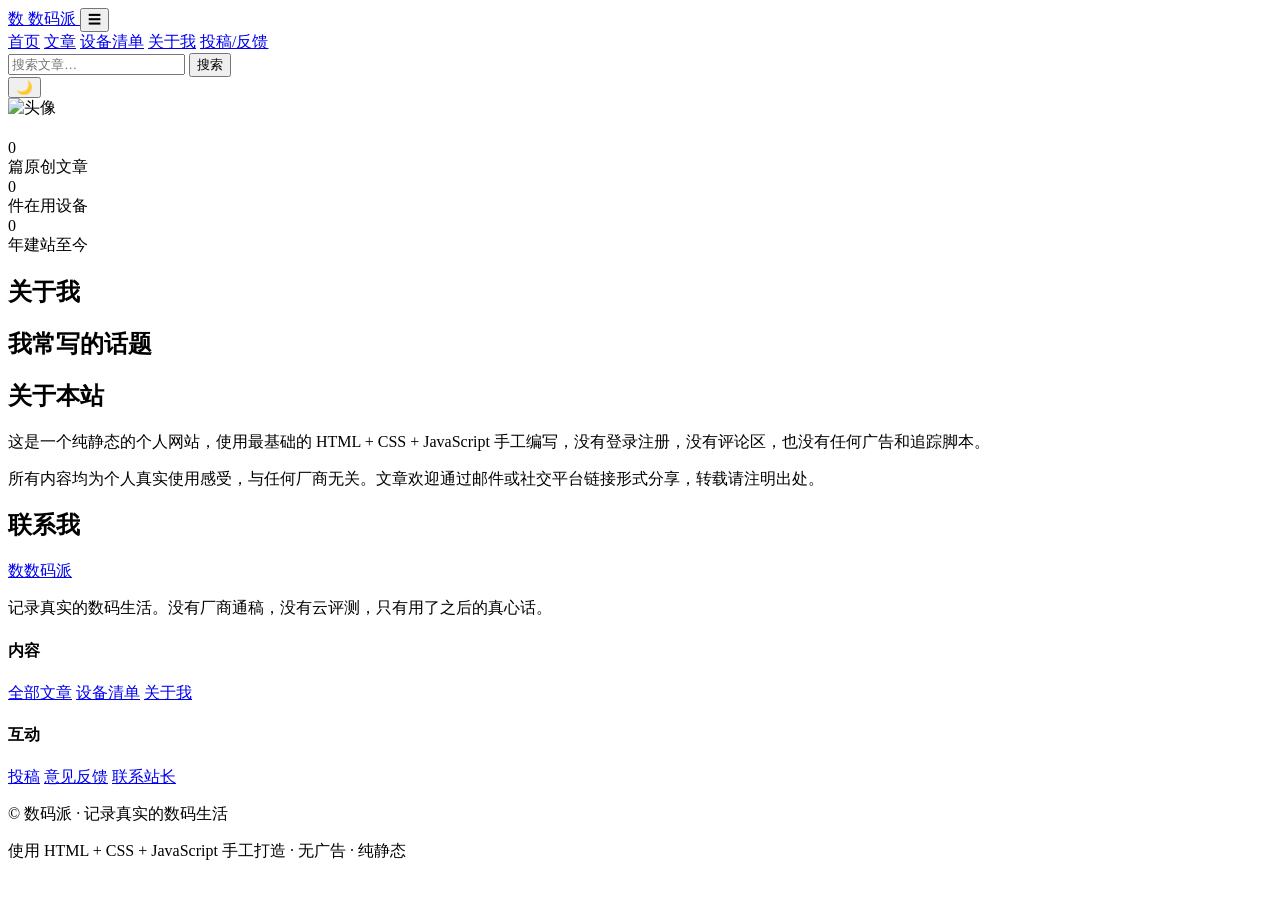
==== about.html @ 516383f7 "Add about.html" ====
<!DOCTYPE html>
<html lang="zh-CN">
<head>
  <meta charset="UTF-8">
  <meta name="viewport" content="width=device-width, initial-scale=1.0">
  <title>关于我 · 数码派</title>
  <meta name="description" content="关于数码派站长：一个数码爱好者的自我介绍与联系方式。">
  <link rel="icon" href="data:image/svg+xml,%3Csvg xmlns='http://www.w3.org/2000/svg' viewBox='0 0 32 32'%3E%3Crect width='32' height='32' rx='7' fill='%232563eb'/%3E%3Ctext x='16' y='22' text-anchor='middle' font-size='18' fill='white'%3E%E6%95%B0%3C/text%3E%3C/svg%3E">
  <script>
    (function () {
      var saved = null;
      try { saved = localStorage.getItem('theme'); } catch (e) {}
      var theme = saved ||
        (window.matchMedia('(prefers-color-scheme: dark)').matches ? 'dark' : 'light');
      document.documentElement.setAttribute('data-theme', theme);
    })();
  </script>
  <link rel="stylesheet" href="css/style.css">
</head>
<body>

  <!-- ======================== 顶部导航栏（全站统一） ======================== -->
  <header class="site-header">
    <div class="container nav-bar">
      <a class="logo" href="index.html">
        <span class="logo-mark">数</span>
        <span id="siteName">数码派</span>
      </a>

      <button class="icon-btn nav-toggle" id="navToggle" aria-label="打开菜单">☰</button>

      <nav class="nav-menu" id="navMenu">
        <a class="nav-link" href="index.html">首页</a>
        <a class="nav-link" href="articles.html">文章</a>
        <a class="nav-link" href="devices.html">设备清单</a>
        <a class="nav-link active" href="about.html">关于我</a>
        <a class="nav-link" href="submit.html">投稿/反馈</a>

        <div class="nav-search">
          <input type="search" id="navSearchInput" placeholder="搜索文章…" aria-label="搜索文章">
          <button class="nav-search-btn" id="navSearchBtn">搜索</button>
        </div>
      </nav>

      <button class="icon-btn theme-toggle" id="themeToggle" aria-label="切换深色模式">🌙</button>
    </div>
  </header>

  <main class="container">

    <!-- 个人信息头图 -->
    <section class="about-hero">
      <img class="avatar" id="aboutAvatar" src="" alt="头像">
      <div>
        <h1 id="aboutName"></h1>
        <p class="slogan" id="aboutSlogan"></p>
      </div>
    </section>

    <!-- 站点数据统计 -->
    <section class="about-stats">
      <div class="stat-card">
        <div class="num" id="statArticles">0</div>
        <div class="label">篇原创文章</div>
      </div>
      <div class="stat-card">
        <div class="num" id="statDevices">0</div>
        <div class="label">件在用设备</div>
      </div>
      <div class="stat-card">
        <div class="num" id="statSince">0</div>
        <div class="label">年建站至今</div>
      </div>
    </section>

    <!-- 自我介绍 -->
    <section class="about-block">
      <h2>关于我</h2>
      <div id="aboutBio"></div>
    </section>

    <!-- 关注话题（标签自动取自文章数据） -->
    <section class="about-block">
      <h2>我常写的话题</h2>
      <div class="topic-tags" id="aboutTopics"></div>
    </section>

    <!-- 关于本站 -->
    <section class="about-block">
      <h2>关于本站</h2>
      <p>这是一个纯静态的个人网站，使用最基础的 HTML + CSS + JavaScript 手工编写，没有登录注册，没有评论区，也没有任何广告和追踪脚本。</p>
      <p>所有内容均为个人真实使用感受，与任何厂商无关。文章欢迎通过邮件或社交平台链接形式分享，转载请注明出处。</p>
    </section>

    <!-- 联系方式（邮箱 / GitHub / 微博，在 js/data.js 里修改） -->
    <section class="about-block">
      <h2>联系我</h2>
      <ul class="contact-list" id="contactList"></ul>
    </section>

  </main>

  <footer class="site-footer">
    <div class="container">
      <div class="footer-grid">
        <div class="footer-brand">
          <a class="logo" href="index.html"><span class="logo-mark">数</span><span class="footer-site-name">数码派</span></a>
          <p>记录真实的数码生活。没有厂商通稿，没有云评测，只有用了之后的真心话。</p>
        </div>
        <div class="footer-col">
          <h4>内容</h4>
          <a href="articles.html">全部文章</a>
          <a href="devices.html">设备清单</a>
          <a href="about.html">关于我</a>
        </div>
        <div class="footer-col">
          <h4>互动</h4>
          <a href="submit.html">投稿</a>
          <a href="submit.html">意见反馈</a>
          <a href="mailto:aze@example.com">联系站长</a>
        </div>
      </div>
      <div class="footer-bottom">
        <p>© <span id="footerYear"></span> <span class="footer-site-name">数码派</span> · 记录真实的数码生活</p>
        <p>使用 HTML + CSS + JavaScript 手工打造 · 无广告 · 纯静态</p>
      </div>
    </div>
  </footer>

  <script src="js/data.js"></script>
  <script src="js/common.js"></script>
  <script>
    /* 关于我页面的小脚本：把 data.js 中的个人信息填进页面 */
    document.addEventListener('DOMContentLoaded', function () {
      // 头像、名字、副标题
      $('aboutAvatar').src = SITE.avatar;
      $('aboutAvatar').onerror = function () { this.onerror = null; this.src = imgFallback('头像'); };
      $('aboutName').textContent = SITE.author;
      $('aboutSlogan').textContent = SITE.slogan;

      // 统计数字
      $('statArticles').textContent = ARTICLES.length;
      $('statDevices').textContent = DEVICES.length;
      $('statSince').textContent = SITE.since;

      // 自我介绍段落
      $('aboutBio').innerHTML = SITE.bio.map(function (p) {
        return '<p>' + escapeHtml(p) + '</p>';
      }).join('');

      // 话题标签：自动汇总文章里出现过的所有标签
      var tagSet = {};
      ARTICLES.forEach(function (a) {
        a.tags.forEach(function (t) { tagSet[t] = true; });
      });
      $('aboutTopics').innerHTML = Object.keys(tagSet).map(function (t) {
        return '<a class="tag" href="articles.html?tag=' + encodeURIComponent(t) + '">'
          + escapeHtml(t) + '</a>';
      }).join('');

      // 联系方式：值为空的渠道自动不显示
      var contacts = [];
      if (SITE.email)  contacts.push({ icon: '📧', label: '邮箱', value: SITE.email,  href: 'mailto:' + SITE.email });
      if (SITE.github) contacts.push({ icon: '🐙', label: 'GitHub', value: SITE.github, href: SITE.github });
      if (SITE.weibo)  contacts.push({ icon: '🌐', label: '微博', value: SITE.weibo,  href: SITE.weibo });
      $('contactList').innerHTML = contacts.map(function (c) {
        return '<li><span class="ci">' + c.icon + '</span>'
          + '<span class="muted">' + c.label + '：</span>'
          + '<a href="' + c.href + '" target="_blank" rel="noopener">' + escapeHtml(c.value) + '</a></li>';
      }).join('');
    });
  </script>
</body>
</html>
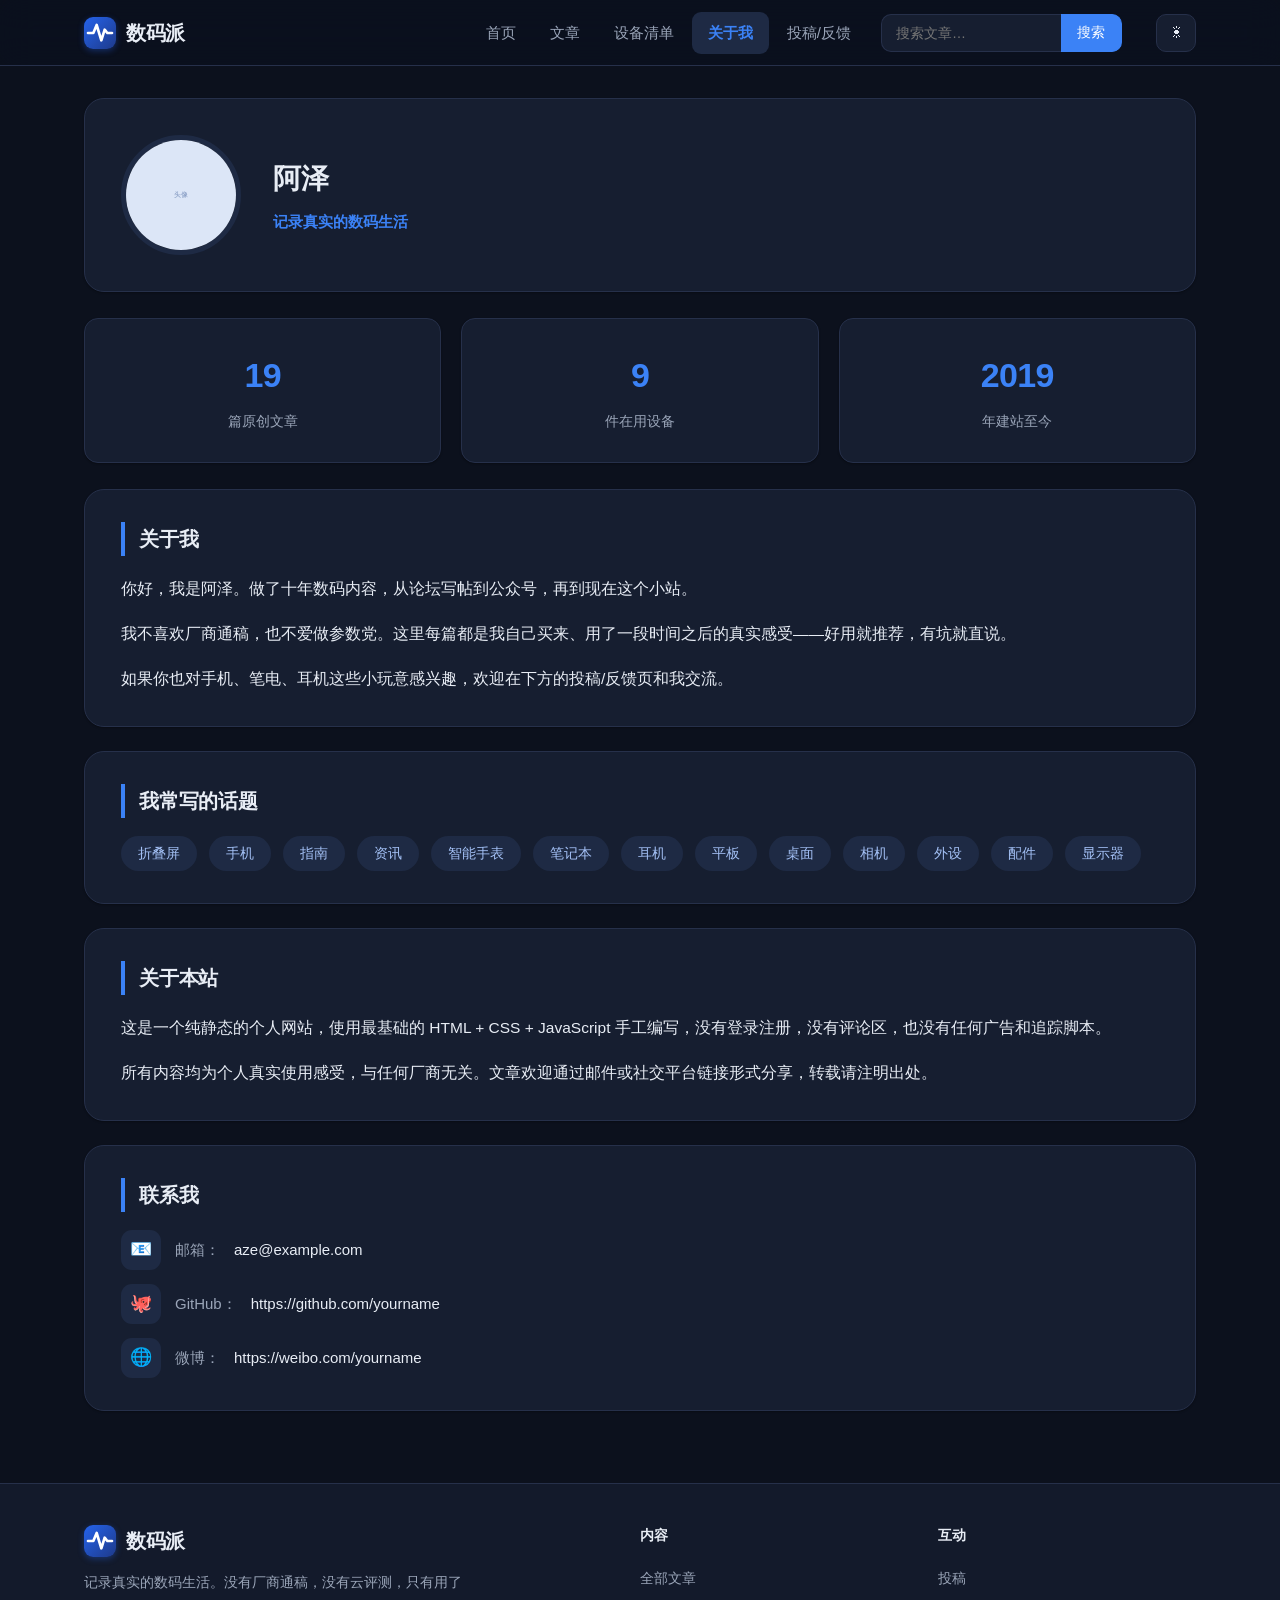
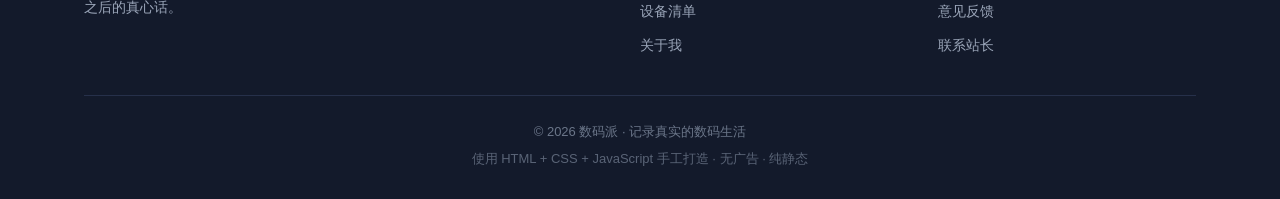
==== commit 1f9a5f1f: "Upload about.html" ====
--- a/about.html
+++ b/about.html
@@ -5,13 +5,12 @@
   <meta name="viewport" content="width=device-width, initial-scale=1.0">
   <title>关于我 · 数码派</title>
   <meta name="description" content="关于数码派站长：一个数码爱好者的自我介绍与联系方式。">
-  <link rel="icon" href="data:image/svg+xml,%3Csvg xmlns='http://www.w3.org/2000/svg' viewBox='0 0 32 32'%3E%3Crect width='32' height='32' rx='7' fill='%232563eb'/%3E%3Ctext x='16' y='22' text-anchor='middle' font-size='18' fill='white'%3E%E6%95%B0%3C/text%3E%3C/svg%3E">
+  <link rel="icon" href="data:image/svg+xml,%3Csvg xmlns='http://www.w3.org/2000/svg' viewBox='0 0 32 32'%3E%3Crect width='32' height='32' rx='7' fill='%2335618f'/%3E%3Cpath d='M5 16h5l3-7 3 14 3-11 2 4h6' fill='none' stroke='white' stroke-width='2.5' stroke-linecap='round' stroke-linejoin='round'/%3E%3C/svg%3E">
   <script>
     (function () {
       var saved = null;
       try { saved = localStorage.getItem('theme'); } catch (e) {}
-      var theme = saved ||
-        (window.matchMedia('(prefers-color-scheme: dark)').matches ? 'dark' : 'light');
+      var theme = saved || 'dark'; // 默认深色深空风格，可点右上角图标切换回浅色
       document.documentElement.setAttribute('data-theme', theme);
     })();
   </script>
@@ -23,7 +22,7 @@
   <header class="site-header">
     <div class="container nav-bar">
       <a class="logo" href="index.html">
-        <span class="logo-mark">数</span>
+        <span class="logo-mark" aria-hidden="true"><svg viewBox="0 0 24 24" fill="none"><path d="M3 12h4l2.5-6L13 17.5l2.5-8L17.5 12H21" stroke="#fff" stroke-width="2" stroke-linecap="round" stroke-linejoin="round"/></svg></span>
         <span id="siteName">数码派</span>
       </a>
 
@@ -104,7 +103,7 @@
     <div class="container">
       <div class="footer-grid">
         <div class="footer-brand">
-          <a class="logo" href="index.html"><span class="logo-mark">数</span><span class="footer-site-name">数码派</span></a>
+          <a class="logo" href="index.html"><span class="logo-mark" aria-hidden="true"><svg viewBox="0 0 24 24" fill="none"><path d="M3 12h4l2.5-6L13 17.5l2.5-8L17.5 12H21" stroke="#fff" stroke-width="2" stroke-linecap="round" stroke-linejoin="round"/></svg></span><span class="footer-site-name">数码派</span></a>
           <p>记录真实的数码生活。没有厂商通稿，没有云评测，只有用了之后的真心话。</p>
         </div>
         <div class="footer-col">
--- a/css/style.css
+++ b/css/style.css
@@ -0,0 +1,793 @@
+/* ==========================================================================
+   style.css —— 全站样式表（v2 升级版）
+   设计参考：少数派 / The Verge / 个人博客站的高级感
+   ========================================================================== */
+
+/* ============================ 1. 主题变量 ============================ */
+:root {
+  /* 主色：沉稳的深蓝，略带紫调，更有高级感 */
+  --c-primary: #1a365d;
+  --c-primary-strong: #2563eb;
+  --c-accent: #3b82f6;
+  --c-soft: #eef2ff;
+  --c-soft-text: #1a365d;
+
+  --bg: #f5f6f8;          /* 略带冷调的浅灰背景，比纯白更有质感 */
+  --bg-elevated: #ffffff;
+  --card: #ffffff;
+  --text: #111827;        /* 正文近黑，阅读对比度更高 */
+  --text-2: #6b7280;      /* 次要文字 */
+  --text-3: #9ca3af;      /* 更浅的辅助文字 */
+  --border: #e5e7eb;
+  --border-strong: #d1d5db;
+  --header-bg: rgba(255, 255, 255, 0.85);
+  --shadow-sm: 0 1px 2px rgba(17, 24, 39, 0.04), 0 1px 3px rgba(17, 24, 39, 0.04);
+  --shadow: 0 1px 3px rgba(17, 24, 39, 0.06), 0 4px 12px rgba(17, 24, 39, 0.04);
+  --shadow-hover: 0 8px 24px rgba(17, 24, 39, 0.10);
+  --radius: 14px;
+  --radius-sm: 10px;
+  --radius-lg: 20px;
+  --header-height: 66px;
+  --max-w: 1160px;
+  --font-sans: -apple-system, BlinkMacSystemFont, "Segoe UI", "PingFang SC",
+    "Hiragino Sans GB", "Microsoft YaHei", "Helvetica Neue", Arial, sans-serif;
+  --font-serif: "Noto Serif SC", "Source Han Serif SC", "Songti SC", Georgia, serif;
+}
+
+html[data-theme="dark"] {
+  --c-primary: #93b4f5;
+  --c-primary-strong: #3b82f6;
+  --c-soft: #1e2a44;
+  --c-soft-text: #a3c0f5;
+  --bg: #0c111d;
+  --bg-elevated: #131a2b;
+  --card: #161e30;
+  --text: #e8edf5;
+  --text-2: #9aa5b8;
+  --text-3: #6b7689;
+  --border: #26304a;
+  --border-strong: #35405c;
+  --header-bg: rgba(12, 17, 29, 0.82);
+  --shadow-sm: 0 1px 2px rgba(0, 0, 0, 0.3);
+  --shadow: 0 2px 6px rgba(0, 0, 0, 0.25), 0 8px 20px rgba(0, 0, 0, 0.15);
+  --shadow-hover: 0 12px 30px rgba(0, 0, 0, 0.4);
+}
+
+/* ======================== 2. 基础重置 ========================= */
+* { margin: 0; padding: 0; box-sizing: border-box; }
+html { scroll-behavior: smooth; }
+body {
+  font-family: var(--font-sans);
+  background: var(--bg);
+  color: var(--text);
+  line-height: 1.7;
+  font-size: 15px;
+  -webkit-font-smoothing: antialiased;
+  transition: background-color 0.3s ease, color 0.3s ease;
+}
+a { color: inherit; text-decoration: none; transition: color 0.2s; }
+img { display: block; max-width: 100%; }
+ul { list-style: none; }
+button { font-family: inherit; cursor: pointer; border: none; background: none; }
+
+.container { max-width: var(--max-w); margin: 0 auto; padding: 0 24px; }
+.muted { color: var(--text-2); }
+
+/* 页面标题区 */
+.page-head { padding: 44px 0 28px; }
+.page-head h1 { font-size: 32px; font-weight: 700; letter-spacing: -0.02em; color: var(--text); }
+.page-head p { color: var(--text-2); margin-top: 10px; font-size: 16px; }
+
+/* ======================== 3. 顶部导航栏 ========================= */
+.site-header {
+  position: sticky; top: 0; z-index: 100;
+  height: var(--header-height);
+  background: var(--header-bg);
+  backdrop-filter: saturate(180%) blur(16px);
+  -webkit-backdrop-filter: saturate(180%) blur(16px);
+  border-bottom: 1px solid var(--border);
+}
+.nav-bar {
+  position: relative;
+  display: flex; align-items: center; gap: 28px;
+  height: var(--header-height);
+}
+
+.logo {
+  font-size: 20px; font-weight: 800; color: var(--text);
+  display: flex; align-items: center; gap: 10px; letter-spacing: -0.02em;
+}
+.logo .logo-mark {
+  width: 32px; height: 32px; border-radius: 9px;
+  background: linear-gradient(135deg, #2563eb, #1e3a8a);
+  color: #fff; display: inline-flex; align-items: center; justify-content: center;
+  font-size: 16px; font-weight: 700;
+  box-shadow: 0 2px 6px rgba(37, 99, 235, 0.35);
+}
+.logo:hover { color: var(--c-primary); }
+
+.nav-menu { display: flex; align-items: center; gap: 2px; margin-left: auto; }
+.nav-link {
+  padding: 8px 16px; border-radius: 9px;
+  color: var(--text-2); font-size: 15px; font-weight: 500;
+  transition: all 0.2s; white-space: nowrap;
+}
+.nav-link:hover { color: var(--text); background: var(--bg); }
+.nav-link.active { color: var(--c-primary-strong); background: var(--c-soft); font-weight: 600; }
+
+.nav-search { display: flex; align-items: center; margin-left: 12px; }
+.nav-search input {
+  width: 180px; height: 38px; padding: 0 14px;
+  border: 1px solid var(--border); border-right: none;
+  border-radius: 10px 0 0 10px;
+  background: var(--card); color: var(--text); font-size: 14px;
+  outline: none; transition: border-color 0.2s;
+}
+.nav-search input:focus { border-color: var(--c-primary-strong); }
+.nav-search-btn {
+  height: 38px; padding: 0 16px;
+  border: 1px solid var(--c-primary-strong); border-left: none;
+  border-radius: 0 10px 10px 0;
+  background: var(--c-primary-strong); color: #fff; font-size: 14px; font-weight: 500;
+  transition: background-color 0.2s;
+}
+.nav-search-btn:hover { background: #1d4ed8; }
+
+.icon-btn {
+  width: 40px; height: 38px; margin-left: 6px;
+  border: 1px solid var(--border); border-radius: 10px;
+  background: var(--card); color: var(--text);
+  font-size: 16px; display: inline-flex; align-items: center; justify-content: center;
+  transition: border-color 0.2s, background-color 0.2s;
+}
+.icon-btn:hover { border-color: var(--c-primary-strong); background: var(--c-soft); }
+.nav-toggle { display: none; }
+
+/* ======================== 4. 通用组件 ========================= */
+.btn {
+  display: inline-flex; align-items: center; gap: 8px;
+  height: 42px; padding: 0 24px;
+  border: 1px solid var(--border-strong); border-radius: 11px;
+  background: var(--card); color: var(--text);
+  font-size: 15px; font-weight: 500; cursor: pointer;
+  transition: all 0.2s;
+}
+.btn:hover { border-color: var(--c-primary-strong); color: var(--c-primary-strong); transform: translateY(-1px); }
+.btn-primary {
+  background: var(--c-primary-strong); border-color: var(--c-primary-strong); color: #fff;
+  box-shadow: 0 2px 8px rgba(37, 99, 235, 0.3);
+}
+.btn-primary:hover { background: #1d4ed8; color: #fff; box-shadow: 0 4px 14px rgba(37, 99, 235, 0.4); }
+.btn-ghost { border-color: transparent; background: transparent; }
+
+.tag {
+  display: inline-block; padding: 4px 12px; margin-right: 6px;
+  font-size: 13px; line-height: 1.5; border-radius: 999px;
+  background: var(--c-soft); color: var(--c-soft-text);
+  white-space: nowrap; transition: all 0.2s; font-weight: 500;
+}
+a.tag:hover { background: var(--c-primary-strong); color: #fff; }
+
+.section { margin-top: 60px; }
+.section-head {
+  display: flex; align-items: center; justify-content: space-between;
+  margin-bottom: 24px;
+}
+.section-head h2 {
+  font-size: 22px; font-weight: 700; letter-spacing: -0.01em;
+  padding-left: 14px; border-left: 4px solid var(--c-primary-strong);
+  line-height: 1.2;
+}
+.section-head .more-link {
+  font-size: 14px; color: var(--text-2); font-weight: 500;
+  transition: color 0.2s;
+}
+.section-head .more-link:hover { color: var(--c-primary-strong); }
+
+.card-grid { display: grid; grid-template-columns: repeat(3, 1fr); gap: 24px; }
+.card-grid.cols-4 { grid-template-columns: repeat(4, 1fr); }
+
+.empty-state { text-align: center; padding: 80px 20px; color: var(--text-2); }
+.empty-state .empty-icon { font-size: 48px; margin-bottom: 16px; opacity: 0.5; }
+.empty-state p { font-size: 16px; }
+
+/* ======================== 5. 首页轮播 ========================= */
+.carousel {
+  position: relative; margin-top: 32px;
+  border-radius: var(--radius-lg); overflow: hidden;
+  box-shadow: var(--shadow); background: var(--card);
+}
+.carousel-track { display: flex; transition: transform 0.6s cubic-bezier(0.4, 0, 0.2, 1); }
+.carousel-slide { position: relative; min-width: 100%; height: 460px; }
+.carousel-slide img {
+  position: absolute; inset: 0; width: 100%; height: 100%; object-fit: cover;
+}
+.carousel-slide::after {
+  content: ""; position: absolute; inset: 0;
+  background: linear-gradient(180deg, rgba(10,20,45,0) 30%, rgba(8,12,28,0.85) 100%);
+}
+.carousel-caption {
+  position: absolute; left: 48px; right: 48px; bottom: 44px;
+  z-index: 2; color: #fff; max-width: 680px;
+}
+.carousel-caption .tag {
+  background: rgba(255,255,255,0.2); color: #fff;
+  backdrop-filter: blur(8px); margin-bottom: 14px; padding: 5px 14px;
+}
+.carousel-caption h2 { font-size: 30px; line-height: 1.3; margin-bottom: 10px; font-weight: 700; letter-spacing: -0.01em; }
+.carousel-caption p { font-size: 16px; opacity: 0.92; margin-bottom: 20px; }
+.carousel-caption .btn {
+  background: #fff; border-color: #fff; color: #1e3a8a;
+  height: 40px; padding: 0 22px; font-size: 14px; font-weight: 600;
+  border-radius: 10px;
+}
+.carousel-arrow {
+  position: absolute; top: 50%; transform: translateY(-50%); z-index: 3;
+  width: 48px; height: 48px; border: none; border-radius: 50%;
+  background: rgba(255,255,255,0.25); color: #fff; font-size: 24px; line-height: 1;
+  cursor: pointer; display: flex; align-items: center; justify-content: center;
+  transition: all 0.2s; backdrop-filter: blur(6px);
+}
+.carousel-arrow:hover { background: rgba(255,255,255,0.45); transform: translateY(-50%) scale(1.08); }
+.carousel-arrow.prev { left: 20px; }
+.carousel-arrow.next { right: 20px; }
+.carousel-dots {
+  position: absolute; z-index: 3; bottom: 22px; right: 36px;
+  display: flex; gap: 8px;
+}
+.carousel-dots button {
+  width: 9px; height: 9px; padding: 0; border: none; border-radius: 50%;
+  background: rgba(255,255,255,0.5); cursor: pointer; transition: all 0.3s;
+}
+.carousel-dots button.active { width: 28px; border-radius: 999px; background: #fff; }
+
+/* ===================== 6. 文章卡片 ========================= */
+.article-card {
+  display: flex; flex-direction: column;
+  background: var(--card); border: 1px solid var(--border);
+  border-radius: var(--radius); overflow: hidden;
+  box-shadow: var(--shadow-sm); cursor: pointer;
+  transition: all 0.25s ease;
+}
+.article-card:hover { transform: translateY(-4px); box-shadow: var(--shadow-hover); border-color: var(--border-strong); }
+
+.card-cover {
+  position: relative; display: block; aspect-ratio: 16 / 9; overflow: hidden;
+  background: var(--bg);
+}
+.card-cover img { width: 100%; height: 100%; object-fit: cover; transition: transform 0.4s ease; }
+.article-card:hover .card-cover img { transform: scale(1.06); }
+
+.card-badge {
+  position: absolute; top: 12px; left: 12px;
+  padding: 4px 11px; font-size: 12px; font-weight: 600;
+  border-radius: 7px; color: #fff; letter-spacing: 0.5px;
+  backdrop-filter: blur(4px);
+}
+.badge-unbox { background: #059669; }
+.badge-hot { background: #dc2626; }
+
+.card-body { display: flex; flex-direction: column; flex: 1; padding: 18px 20px 16px; }
+.card-tags { margin-bottom: 10px; }
+.card-title { font-size: 17px; font-weight: 700; line-height: 1.5; margin-bottom: 10px; letter-spacing: -0.01em; }
+.card-title a { color: var(--text); }
+.card-title a:hover { color: var(--c-primary-strong); }
+.card-excerpt {
+  color: var(--text-2); font-size: 14px; line-height: 1.7;
+  display: -webkit-box; -webkit-line-clamp: 2; -webkit-box-orient: vertical; overflow: hidden;
+}
+.card-meta {
+  display: flex; align-items: center; justify-content: space-between;
+  margin-top: auto; padding-top: 14px;
+  font-size: 13px; color: var(--text-2);
+}
+.card-meta .more-link { color: var(--c-primary-strong); font-weight: 500; }
+
+/* ================= 7. 文章列表页 ================== */
+.list-toolbar { margin-top: 8px; }
+.filter-chips { display: flex; flex-wrap: wrap; gap: 10px; margin-bottom: 22px; }
+.chip {
+  padding: 8px 18px; font-size: 14px; font-weight: 500;
+  border: 1px solid var(--border); border-radius: 999px;
+  background: var(--card); color: var(--text-2); cursor: pointer;
+  transition: all 0.2s;
+}
+.chip:hover { border-color: var(--c-primary-strong); color: var(--c-primary-strong); }
+.chip.active { background: var(--c-primary-strong); border-color: var(--c-primary-strong); color: #fff; }
+
+.filter-bar {
+  display: flex; align-items: center; justify-content: space-between;
+  flex-wrap: wrap; gap: 12px; margin-bottom: 24px;
+}
+.filter-bar .search-box { position: relative; width: 300px; max-width: 100%; }
+.filter-bar .search-box input {
+  width: 100%; height: 42px; padding: 0 16px 0 42px;
+  border: 1px solid var(--border); border-radius: 11px;
+  background: var(--card); color: var(--text); font-size: 14px; outline: none;
+  transition: border-color 0.2s, box-shadow 0.2s;
+}
+.filter-bar .search-box input:focus {
+  border-color: var(--c-primary-strong);
+  box-shadow: 0 0 0 3px rgba(37, 99, 235, 0.12);
+}
+.filter-bar .search-box .search-icon {
+  position: absolute; left: 15px; top: 50%; transform: translateY(-50%);
+  color: var(--text-3); font-size: 15px; pointer-events: none;
+}
+.result-count { font-size: 14px; color: var(--text-2); }
+
+.pagination { display: flex; justify-content: center; gap: 8px; margin: 44px 0 10px; flex-wrap: wrap; }
+.page-btn {
+  min-width: 42px; height: 42px; padding: 0 14px;
+  border: 1px solid var(--border); border-radius: 10px;
+  background: var(--card); color: var(--text); font-size: 14px; cursor: pointer;
+  transition: all 0.2s; font-weight: 500;
+}
+.page-btn:hover:not(:disabled):not(.active) { border-color: var(--c-primary-strong); color: var(--c-primary-strong); }
+.page-btn.active { background: var(--c-primary-strong); border-color: var(--c-primary-strong); color: #fff; }
+.page-btn:disabled { opacity: 0.4; cursor: not-allowed; }
+
+/* ======================== 8. 文章详情页 ========================= */
+.article-wrap { max-width: 780px; margin: 0 auto; }
+.breadcrumb { padding: 36px 0 0; font-size: 14px; color: var(--text-2); }
+.breadcrumb a:hover { color: var(--c-primary-strong); }
+.article-header { padding: 20px 0 24px; }
+.article-header h1 { font-size: 34px; font-weight: 800; line-height: 1.35; margin: 14px 0 18px; letter-spacing: -0.02em; }
+.article-meta {
+  display: flex; flex-wrap: wrap; align-items: center; gap: 18px;
+  font-size: 14px; color: var(--text-2);
+}
+.article-meta .meta-tags { display: inline-flex; flex-wrap: wrap; gap: 6px; }
+.article-meta .meta-tags .tag { margin-right: 0; }
+.article-hero {
+  width: 100%; aspect-ratio: 21 / 9; object-fit: cover;
+  border-radius: 16px; margin-bottom: 32px; box-shadow: var(--shadow);
+  background: var(--bg);
+}
+.article-content { font-size: 17px; line-height: 1.9; color: var(--text); }
+.article-content h2 {
+  font-size: 23px; font-weight: 700; margin: 40px 0 16px;
+  padding-left: 14px; border-left: 4px solid var(--c-primary-strong);
+  letter-spacing: -0.01em;
+}
+.article-content p { margin: 0 0 20px; color: var(--text); }
+.article-content ul { margin: 0 0 20px; padding-left: 4px; }
+.article-content li { position: relative; padding-left: 22px; margin-bottom: 10px; }
+.article-content li::before {
+  content: ""; position: absolute; left: 3px; top: 0.85em;
+  width: 6px; height: 6px; border-radius: 50%; background: var(--c-primary-strong);
+}
+.article-content blockquote {
+  margin: 0 0 20px; padding: 16px 20px;
+  border-left: 4px solid var(--c-primary-strong); border-radius: 0 12px 12px 0;
+  background: var(--c-soft); color: var(--text); font-size: 16px;
+}
+.article-content figure { margin: 28px 0; }
+.article-content img { width: 100%; border-radius: 14px; box-shadow: var(--shadow); background: var(--bg); }
+.article-content figcaption { margin-top: 10px; text-align: center; font-size: 13.5px; color: var(--text-2); }
+
+.article-nav {
+  display: flex; justify-content: space-between; gap: 16px;
+  margin: 44px auto 0; padding-top: 24px;
+  border-top: 1px solid var(--border); font-size: 14px;
+}
+.article-nav a { max-width: 48%; color: var(--text-2); transition: color 0.2s; }
+.article-nav a:hover { color: var(--c-primary-strong); }
+.article-nav .nav-title { display: block; margin-top: 5px; font-size: 15px; font-weight: 600; }
+.article-nav .nav-next { text-align: right; margin-left: auto; }
+
+.related { margin-top: 60px; }
+.related h2 {
+  font-size: 22px; font-weight: 700; margin-bottom: 22px;
+  padding-left: 14px; border-left: 4px solid var(--c-primary-strong); letter-spacing: -0.01em;
+}
+
+/* ======================== 9. 设备清单页 ========================= */
+.device-grid { display: grid; grid-template-columns: repeat(3, 1fr); gap: 24px; margin-top: 28px; }
+.device-card {
+  display: flex; flex-direction: column;
+  background: var(--card); border: 1px solid var(--border);
+  border-radius: var(--radius); overflow: hidden;
+  box-shadow: var(--shadow-sm); transition: all 0.25s ease;
+}
+.device-card:hover { transform: translateY(-4px); box-shadow: var(--shadow-hover); border-color: var(--border-strong); }
+.device-img { aspect-ratio: 4 / 3; overflow: hidden; background: var(--bg); }
+.device-img img { width: 100%; height: 100%; object-fit: cover; transition: transform 0.4s ease; }
+.device-card:hover .device-img img { transform: scale(1.06); }
+.device-body { display: flex; flex-direction: column; flex: 1; padding: 18px 20px 16px; }
+.device-body .card-tags { margin-bottom: 8px; }
+.device-body h3 { font-size: 18px; font-weight: 700; margin-bottom: 5px; letter-spacing: -0.01em; }
+.device-model { font-size: 14px; color: var(--text-2); margin-bottom: 14px; }
+.device-review {
+  background: var(--c-soft); color: var(--text); border-radius: 10px;
+  padding: 13px 16px; font-size: 14.5px; line-height: 1.75; margin-bottom: 16px;
+  border-left: 3px solid var(--c-primary-strong);
+}
+.device-date {
+  margin-top: auto; padding-top: 12px; border-top: 1px dashed var(--border);
+  font-size: 13px; color: var(--text-2);
+}
+
+/* ======================== 10. 关于我页面 ========================= */
+.about-hero {
+  display: flex; align-items: center; gap: 32px; margin-top: 32px;
+  padding: 36px; background: var(--card); border: 1px solid var(--border);
+  border-radius: var(--radius-lg); box-shadow: var(--shadow-sm);
+}
+.about-hero img.avatar {
+  flex: none; width: 120px; height: 120px; border-radius: 50%; object-fit: cover;
+  border: 5px solid var(--c-soft); background: var(--bg);
+}
+.about-hero h1 { font-size: 28px; font-weight: 800; margin-bottom: 6px; letter-spacing: -0.01em; }
+.about-hero .slogan { color: var(--c-primary-strong); font-size: 15px; font-weight: 600; }
+
+.about-stats { display: grid; grid-template-columns: repeat(3, 1fr); gap: 20px; margin: 26px 0; }
+.stat-card {
+  text-align: center; padding: 28px 16px; background: var(--card);
+  border: 1px solid var(--border); border-radius: var(--radius); box-shadow: var(--shadow-sm);
+  transition: transform 0.2s;
+}
+.stat-card:hover { transform: translateY(-3px); }
+.stat-card .num { font-size: 34px; font-weight: 800; color: var(--c-primary-strong); letter-spacing: -0.02em; }
+.stat-card .label { margin-top: 5px; font-size: 14px; color: var(--text-2); }
+
+.about-block {
+  background: var(--card); border: 1px solid var(--border);
+  border-radius: var(--radius-lg); padding: 32px 36px; margin-bottom: 24px;
+  box-shadow: var(--shadow-sm);
+}
+.about-block h2 {
+  font-size: 20px; font-weight: 700; margin-bottom: 18px;
+  padding-left: 14px; border-left: 4px solid var(--c-primary-strong); letter-spacing: -0.01em;
+}
+.about-block p { margin-bottom: 16px; color: var(--text); line-height: 1.9; font-size: 15.5px; }
+.about-block p:last-child { margin-bottom: 0; }
+
+.contact-list { display: grid; gap: 14px; }
+.contact-list li { display: flex; align-items: center; gap: 14px; font-size: 15px; }
+.contact-list .ci {
+  flex: none; width: 40px; height: 40px; border-radius: 11px;
+  background: var(--c-soft); color: var(--c-soft-text);
+  display: inline-flex; align-items: center; justify-content: center; font-size: 18px;
+}
+.contact-list a { word-break: break-all; font-weight: 500; }
+.contact-list a:hover { color: var(--c-primary-strong); }
+
+.topic-tags { display: flex; flex-wrap: wrap; gap: 12px; }
+.topic-tags .tag { margin-right: 0; padding: 7px 17px; font-size: 14px; }
+
+/* ======================== 11. 投稿/反馈页 ========================= */
+.submit-wrap { max-width: 720px; margin: 0 auto; padding: 32px 0; }
+.submit-tabs {
+  display: flex; gap: 8px; margin-bottom: 28px; padding: 6px;
+  background: var(--card); border: 1px solid var(--border);
+  border-radius: 12px; box-shadow: var(--shadow-sm);
+}
+.submit-tab {
+  flex: 1; padding: 12px; text-align: center; font-size: 15px; font-weight: 600;
+  border-radius: 8px; color: var(--text-2); cursor: pointer; transition: all 0.2s;
+}
+.submit-tab.active { background: var(--c-primary-strong); color: #fff; box-shadow: 0 2px 8px rgba(37,99,235,0.25); }
+
+.submit-form { display: none; }
+.submit-form.active { display: block; }
+.submit-form .form-group { margin-bottom: 20px; }
+.submit-form label {
+  display: block; margin-bottom: 8px; font-size: 14px; font-weight: 600; color: var(--text);
+}
+.submit-form label .req { color: #dc2626; }
+.submit-form input[type="text"],
+.submit-form input[type="email"],
+.submit-form textarea,
+.submit-form select {
+  width: 100%; padding: 12px 15px;
+  border: 1px solid var(--border-strong); border-radius: 10px;
+  background: var(--card); color: var(--text); font-size: 15px; font-family: inherit;
+  outline: none; transition: border-color 0.2s, box-shadow 0.2s;
+}
+.submit-form input:focus, .submit-form textarea:focus, .submit-form select:focus {
+  border-color: var(--c-primary-strong); box-shadow: 0 0 0 3px rgba(37,99,235,0.12);
+}
+.submit-form textarea { resize: vertical; min-height: 140px; line-height: 1.7; }
+.submit-form .hint { font-size: 13px; color: var(--text-3); margin-top: 6px; }
+
+/* 提交成功提示 */
+.submit-success {
+  display: none; text-align: center; padding: 60px 20px;
+  background: var(--card); border: 1px solid var(--border); border-radius: var(--radius-lg);
+  box-shadow: var(--shadow-sm);
+}
+.submit-success.show { display: block; }
+.submit-success .icon { font-size: 56px; margin-bottom: 16px; }
+.submit-success h3 { font-size: 22px; margin-bottom: 10px; }
+.submit-success p { color: var(--text-2); margin-bottom: 24px; }
+
+/* 投稿须知提示卡 */
+.info-card {
+  background: var(--c-soft); border-radius: 12px; padding: 18px 20px;
+  margin-bottom: 24px; font-size: 14px; color: var(--text); line-height: 1.8;
+}
+.info-card strong { color: var(--c-primary-strong); }
+
+/* ============ 11.5 社交互动：点赞 / 分享 / 评论 / 投稿墙 ============ */
+
+/* 卡片底部：评论数 + 点赞按钮 */
+.card-stats { display: inline-flex; align-items: center; gap: 12px; }
+.stat-comments { color: var(--text-3); font-size: 12.5px; white-space: nowrap; }
+.like-btn {
+  display: inline-flex; align-items: center; gap: 5px;
+  padding: 4px 11px; font-size: 12.5px; line-height: 1.5;
+  border: 1px solid var(--border); border-radius: 999px;
+  background: var(--card); color: var(--text-2);
+  cursor: pointer; font-family: inherit; transition: all 0.2s;
+}
+.like-btn:hover { border-color: #fca5a5; color: #ef4444; }
+.like-btn.is-liked { background: #fef2f2; border-color: #fecaca; color: #ef4444; }
+.like-btn .like-ico { font-size: 13px; line-height: 1; }
+.like-btn.is-liked .like-ico { animation: like-pop 0.3s ease; }
+html[data-theme="dark"] .like-btn.is-liked {
+  background: rgba(239, 68, 68, 0.14); border-color: rgba(239, 68, 68, 0.4);
+}
+@keyframes like-pop { 0% { transform: scale(1); } 50% { transform: scale(1.4); } 100% { transform: scale(1); } }
+
+/* 详情页操作条：点赞 / 分享 / 评论数 */
+.article-actions {
+  display: flex; align-items: center; gap: 12px; flex-wrap: wrap;
+  margin: 36px 0 0; padding: 18px 0;
+  border-top: 1px solid var(--border); border-bottom: 1px solid var(--border);
+}
+.action-btn {
+  display: inline-flex; align-items: center; gap: 7px;
+  padding: 9px 20px; border-radius: 999px;
+  border: 1px solid var(--border-strong); background: var(--card);
+  color: var(--text); font-size: 14.5px; font-weight: 500;
+  cursor: pointer; font-family: inherit; transition: all 0.2s;
+}
+.action-btn:hover { border-color: var(--c-primary-strong); color: var(--c-primary-strong); }
+.article-actions .like-btn { padding: 9px 20px; font-size: 14.5px; font-weight: 500; }
+.action-comments { margin-left: auto; color: var(--text-2); font-size: 14px; }
+
+/* 分享浮层 */
+.share-wrap { position: relative; }
+.share-menu {
+  position: absolute; left: 0; bottom: calc(100% + 10px);
+  display: none; flex-direction: column; min-width: 176px;
+  padding: 6px; background: var(--bg-elevated);
+  border: 1px solid var(--border); border-radius: 12px;
+  box-shadow: var(--shadow-hover); z-index: 30;
+}
+.share-menu.open { display: flex; }
+.share-item {
+  display: block; width: 100%; text-align: left;
+  padding: 9px 12px; border: none; border-radius: 8px;
+  background: none; color: var(--text); font-size: 14px;
+  cursor: pointer; font-family: inherit; transition: all 0.15s;
+}
+.share-item:hover { background: var(--c-soft); color: var(--c-primary-strong); }
+
+/* 信息来源卡 */
+.source-box {
+  display: flex; flex-wrap: wrap; align-items: center; gap: 8px 12px;
+  margin-top: 22px; padding: 15px 18px;
+  background: var(--c-soft); border-radius: 12px; font-size: 13.5px;
+}
+.source-label { font-weight: 700; color: var(--c-soft-text); }
+.source-text { flex: 1 1 100%; color: var(--text-2); line-height: 1.8; }
+.source-link { font-weight: 600; color: var(--c-primary-strong); }
+.source-link:hover { text-decoration: underline; }
+
+/* 网友热议（微博 / 小红书 / 抖音） */
+.hot-talk { margin-top: 42px; }
+.hot-talk h2 {
+  font-size: 20px; font-weight: 700; margin-bottom: 16px;
+  padding-left: 14px; border-left: 4px solid var(--c-primary-strong); letter-spacing: -0.01em;
+}
+.talk-list { display: flex; flex-direction: column; gap: 12px; }
+.talk-item {
+  padding: 16px 18px; background: var(--card);
+  border: 1px solid var(--border); border-radius: 12px; box-shadow: var(--shadow-sm);
+}
+.talk-head { display: flex; align-items: center; gap: 10px; margin-bottom: 8px; }
+.talk-name { font-size: 13px; color: var(--text-2); font-weight: 600; }
+.talk-item p { font-size: 15px; line-height: 1.8; }
+.talk-platform {
+  padding: 2px 9px; border-radius: 6px; font-size: 12px; font-weight: 600; color: #fff;
+}
+.p-weibo { background: #e6162d; }
+.p-red { background: #ff2442; }
+.p-douyin { background: #161823; border: 1px solid rgba(255, 255, 255, 0.25); }
+.p-xianyu { background: #ff8019; }
+.p-media { background: #475569; }
+
+/* 评论区 */
+.comments { margin-top: 48px; }
+.comments > h2 {
+  font-size: 20px; font-weight: 700; margin-bottom: 18px;
+  padding-left: 14px; border-left: 4px solid var(--c-primary-strong); letter-spacing: -0.01em;
+}
+.comment-count-badge {
+  display: inline-block; min-width: 24px; padding: 1px 8px; margin-left: 6px;
+  font-size: 13px; font-weight: 600; text-align: center;
+  background: var(--c-soft); color: var(--c-soft-text); border-radius: 999px;
+}
+.comment-form {
+  padding: 18px; margin-bottom: 26px;
+  background: var(--card); border: 1px solid var(--border); border-radius: 12px;
+}
+.comment-form input,
+.comment-form textarea {
+  width: 100%; padding: 11px 14px; margin-bottom: 12px;
+  border: 1px solid var(--border-strong); border-radius: 10px;
+  background: var(--bg); color: var(--text);
+  font-size: 14.5px; font-family: inherit; outline: none;
+  transition: border-color 0.2s, box-shadow 0.2s;
+}
+.comment-form input:focus, .comment-form textarea:focus {
+  border-color: var(--c-primary-strong); box-shadow: 0 0 0 3px rgba(37, 99, 235, 0.12);
+}
+.comment-form textarea { resize: vertical; line-height: 1.7; }
+.comment-form-foot { display: flex; align-items: center; justify-content: space-between; gap: 12px; }
+.comment-tip { font-size: 12.5px; color: var(--text-3); }
+.comment-list { display: flex; flex-direction: column; gap: 14px; }
+.comment-item {
+  display: flex; gap: 12px; padding: 16px 18px;
+  background: var(--card); border: 1px solid var(--border); border-radius: 12px;
+}
+.comment-avatar {
+  flex: none; width: 38px; height: 38px; border-radius: 50%;
+  display: inline-flex; align-items: center; justify-content: center;
+  background: var(--c-primary-strong); color: #fff; font-weight: 700; font-size: 16px;
+}
+.comment-meta { display: flex; align-items: baseline; gap: 10px; margin-bottom: 4px; flex-wrap: wrap; }
+.comment-meta strong { font-size: 14px; }
+.comment-meta time { font-size: 12.5px; color: var(--text-3); }
+.comment-body { min-width: 0; }
+.comment-body p { font-size: 14.5px; line-height: 1.8; word-break: break-word; }
+.comment-empty { padding: 40px 20px; }
+/* 评论云端加载占位 */
+.comment-loading {
+  list-style: none; text-align: center; padding: 24px 16px;
+  color: var(--text-3); font-size: 14px;
+}
+
+/* 轻提示 toast */
+.dp-toast {
+  position: fixed; left: 50%; bottom: 36px; transform: translate(-50%, 16px);
+  max-width: 82vw; padding: 11px 22px;
+  background: rgba(17, 24, 39, 0.92); color: #fff; font-size: 14px;
+  border-radius: 999px; box-shadow: 0 8px 24px rgba(0, 0, 0, 0.25);
+  opacity: 0; pointer-events: none;
+  transition: opacity 0.25s, transform 0.25s; z-index: 999;
+}
+.dp-toast.show { opacity: 1; transform: translate(-50%, 0); }
+
+/* 社区投稿墙 */
+.wall-section { margin-top: 56px; }
+.wall-sub { color: var(--text-2); font-size: 14px; margin-bottom: 22px; }
+.wall-grid { display: grid; grid-template-columns: repeat(2, 1fr); gap: 20px; }
+.wall-card {
+  padding: 20px; background: var(--card); border: 1px solid var(--border);
+  border-radius: var(--radius); box-shadow: var(--shadow-sm);
+  transition: all 0.25s ease;
+}
+.wall-card:hover {
+  transform: translateY(-3px); box-shadow: var(--shadow-hover); border-color: var(--border-strong);
+}
+.wall-head { display: flex; align-items: center; gap: 10px; margin-bottom: 12px; }
+.wall-avatar {
+  flex: none; width: 36px; height: 36px; border-radius: 50%;
+  display: inline-flex; align-items: center; justify-content: center;
+  background: var(--c-soft); color: var(--c-soft-text); font-weight: 700;
+}
+.wall-who { display: flex; flex-direction: column; min-width: 0; }
+.wall-who strong { font-size: 14px; }
+.wall-meta { display: inline-flex; align-items: center; gap: 8px; font-size: 12px; color: var(--text-3); }
+.wall-meta .tag { padding: 1px 8px; font-size: 11px; margin: 0; }
+.wall-badge {
+  margin-left: auto; padding: 2px 10px; border-radius: 999px;
+  font-size: 11.5px; font-weight: 600; white-space: nowrap;
+  background: var(--c-soft); color: var(--c-soft-text);
+}
+.wall-badge.mine { background: #ecfdf5; color: #059669; }
+html[data-theme="dark"] .wall-badge.mine { background: rgba(5, 150, 105, 0.16); color: #34d399; }
+.wall-card h3 { font-size: 16px; font-weight: 700; margin-bottom: 8px; letter-spacing: -0.01em; }
+.wall-card p { font-size: 14px; color: var(--text-2); line-height: 1.8; }
+.success-actions { display: flex; gap: 12px; justify-content: center; flex-wrap: wrap; }
+
+/* ========================== 12. 页脚 =============================== */
+.site-footer {
+  margin-top: 72px; border-top: 1px solid var(--border);
+  background: var(--bg-elevated); padding: 40px 0 28px;
+}
+.footer-grid {
+  display: grid; grid-template-columns: 2fr 1fr 1fr; gap: 40px;
+  margin-bottom: 32px;
+}
+.footer-brand .logo { margin-bottom: 12px; }
+.footer-brand p { color: var(--text-2); font-size: 14px; line-height: 1.8; max-width: 380px; }
+.footer-col h4 { font-size: 14px; font-weight: 700; margin-bottom: 14px; color: var(--text); }
+.footer-col a { display: block; font-size: 14px; color: var(--text-2); padding: 5px 0; }
+.footer-col a:hover { color: var(--c-primary-strong); }
+.footer-bottom {
+  text-align: center; padding-top: 24px; border-top: 1px solid var(--border);
+  color: var(--text-3); font-size: 13px; line-height: 1.8;
+}
+.footer-bottom p + p { margin-top: 4px; opacity: 0.8; }
+
+/* ===================== 13. 响应式适配 ============================== */
+@media (max-width: 960px) {
+  .card-grid, .card-grid.cols-4, .device-grid { grid-template-columns: repeat(2, 1fr); }
+  .carousel-slide { height: 360px; }
+  .carousel-caption { left: 30px; right: 30px; bottom: 32px; }
+  .carousel-caption h2 { font-size: 24px; }
+  .footer-grid { grid-template-columns: 1fr 1fr; }
+  .footer-brand { grid-column: 1 / -1; }
+}
+
+@media (max-width: 720px) {
+  body { font-size: 14.5px; }
+  .container { padding: 0 18px; }
+
+  .nav-toggle { display: inline-flex; }
+  .nav-menu {
+    position: absolute; top: var(--header-height); left: 0; right: 0;
+    display: none; flex-direction: column; align-items: stretch; gap: 4px;
+    margin-left: 0; padding: 14px 18px 18px;
+    background: var(--bg-elevated); border-bottom: 1px solid var(--border);
+    box-shadow: var(--shadow);
+  }
+  .nav-menu.open { display: flex; }
+  .nav-link { padding: 12px 14px; font-size: 16px; }
+
+  .nav-search { margin-left: 0; }
+  .nav-search input { flex: 1; width: auto; }
+  .nav-bar .theme-toggle { margin-left: auto; order: 1; }
+  .nav-bar .nav-toggle { order: 2; }
+
+  .card-grid, .card-grid.cols-4, .device-grid { grid-template-columns: 1fr; gap: 18px; }
+
+  .carousel-slide { height: 240px; }
+  .carousel-caption { left: 20px; right: 20px; bottom: 22px; }
+  .carousel-caption h2 { font-size: 18px; margin-bottom: 6px; }
+  .carousel-caption p { display: none; }
+  .carousel-caption .btn { height: 34px; padding: 0 16px; font-size: 13px; }
+  .carousel-arrow { width: 38px; height: 38px; font-size: 20px; }
+  .carousel-arrow.prev { left: 10px; }
+  .carousel-arrow.next { right: 10px; }
+
+  .section { margin-top: 44px; }
+  .section-head h2 { font-size: 19px; }
+  .page-head { padding: 30px 0 18px; }
+  .page-head h1 { font-size: 24px; }
+
+  .article-header h1 { font-size: 24px; }
+  .article-hero { aspect-ratio: 16 / 9; margin-bottom: 24px; }
+  .article-content { font-size: 16px; }
+  .article-content h2 { font-size: 20px; }
+
+  .article-nav { flex-direction: column; gap: 16px; }
+  .article-nav a { max-width: 100%; }
+  .article-nav .nav-next { text-align: left; margin-left: 0; }
+
+  .about-hero { flex-direction: column; text-align: center; padding: 28px 20px; gap: 20px; }
+  .about-stats { grid-template-columns: repeat(3, 1fr); gap: 12px; }
+  .stat-card { padding: 20px 8px; }
+  .stat-card .num { font-size: 24px; }
+  .about-block { padding: 24px 20px; }
+
+  .filter-bar .search-box { width: 100%; }
+
+  .footer-grid { grid-template-columns: 1fr; gap: 24px; }
+  .footer-col h4 { margin-bottom: 10px; }
+
+  /* 社交互动模块移动端适配 */
+  .wall-grid { grid-template-columns: 1fr; }
+  .action-comments { margin-left: 0; width: 100%; }
+  .share-menu { left: auto; right: 0; }
+  .comment-form-foot { flex-direction: column; align-items: stretch; }
+  .comment-form-foot .btn { justify-content: center; }
+}
+
+@media (prefers-reduced-motion: reduce) {
+  *, *::before, *::after { transition: none !important; animation: none !important; scroll-behavior: auto !important; }
+}
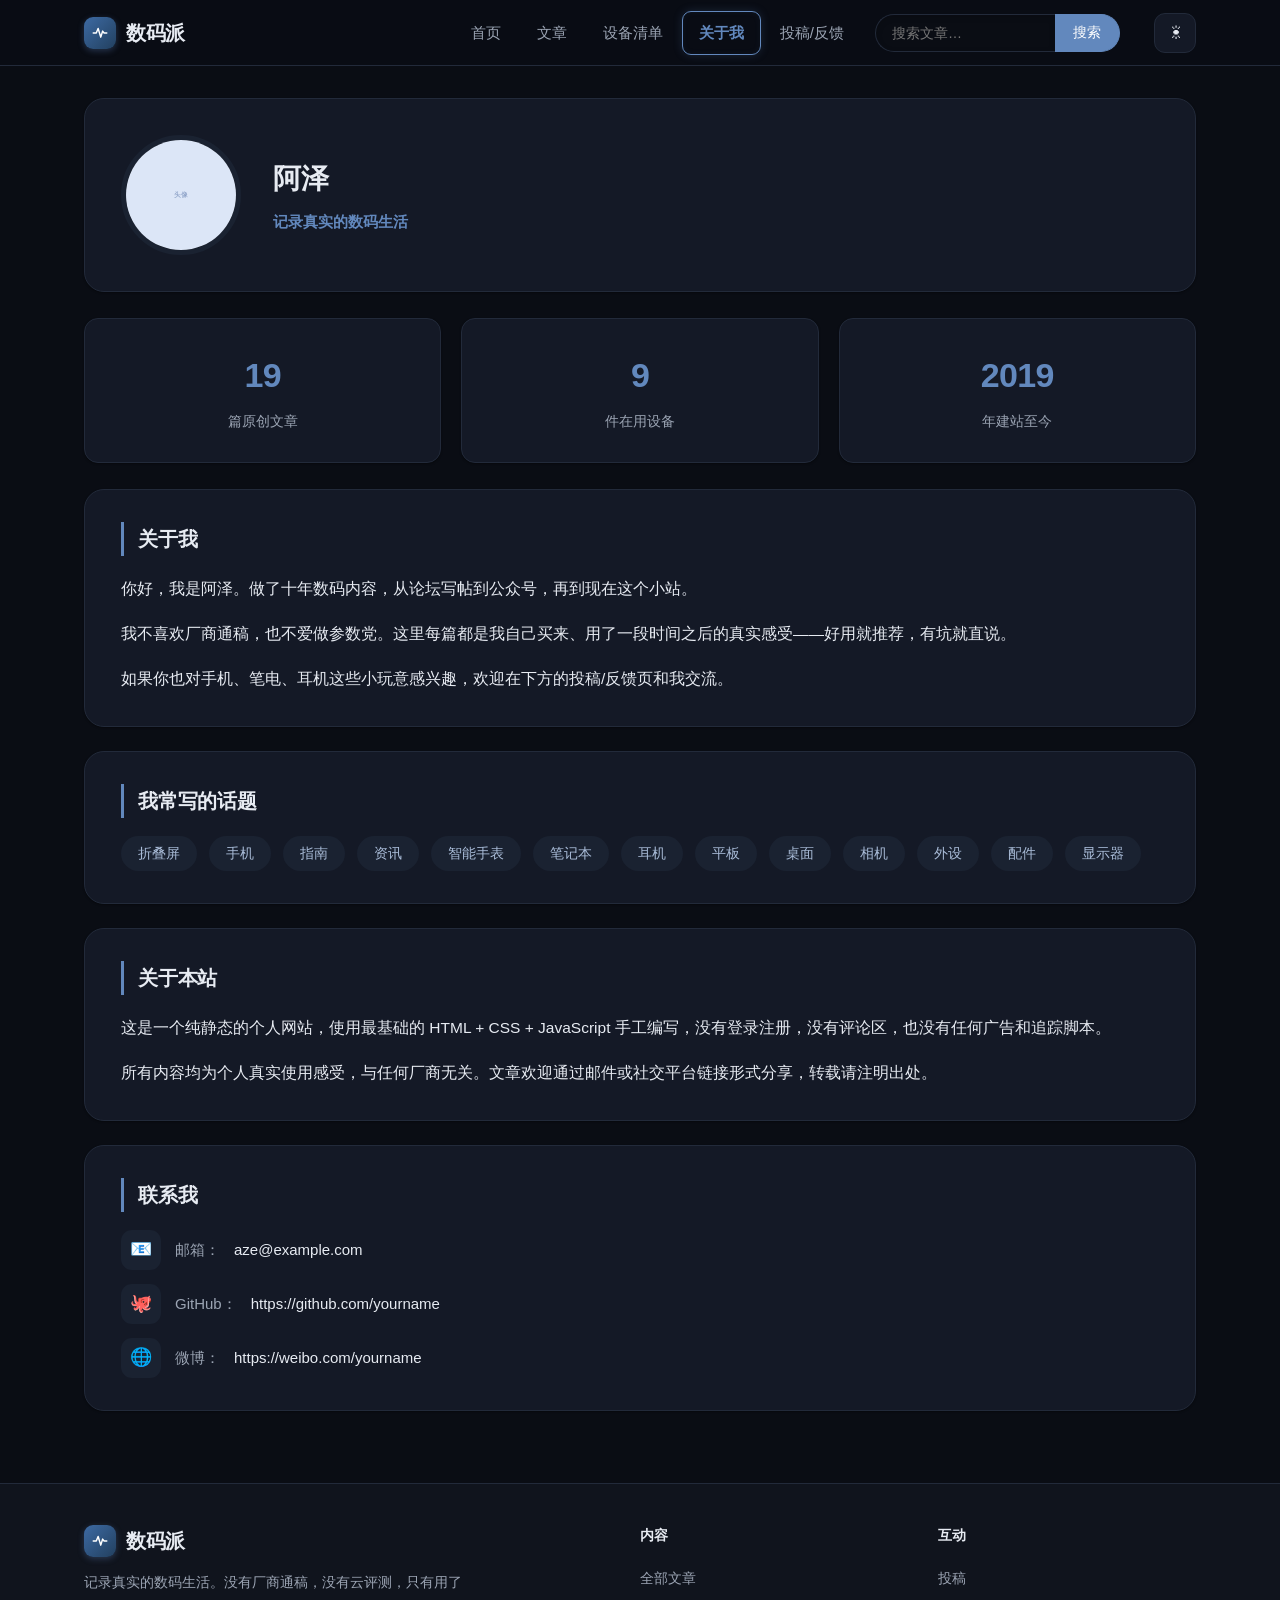
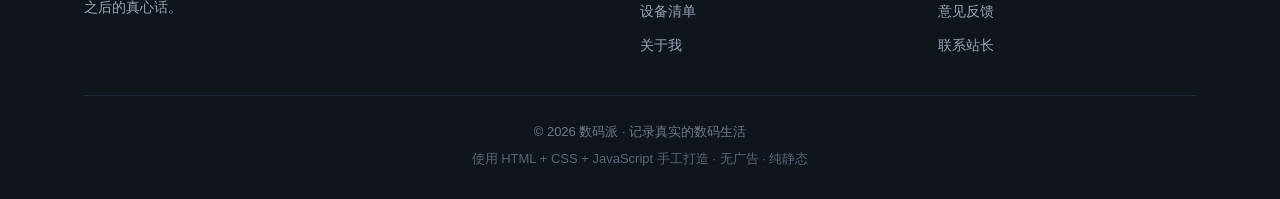
==== commit c8d15011: "Update about.html" ====
--- a/about.html
+++ b/about.html
@@ -15,6 +15,15 @@
     })();
   </script>
   <link rel="stylesheet" href="css/style.css">
+
+  <!-- Google Analytics 访问统计：免费，可看实时在线、城市、设备、来源（衡量ID：G-126PKG1057） -->
+  <script async src="https://www.googletagmanager.com/gtag/js?id=G-126PKG1057"></script>
+  <script>
+    window.dataLayer = window.dataLayer || [];
+    function gtag(){dataLayer.push(arguments);}
+    gtag('js', new Date());
+    gtag('config', 'G-126PKG1057');
+  </script>
 </head>
 <body>
 
--- a/css/style.css
+++ b/css/style.css
@@ -5,12 +5,12 @@
 
 /* ============================ 1. 主题变量 ============================ */
 :root {
-  /* 主色：沉稳的深蓝，略带紫调，更有高级感 */
-  --c-primary: #1a365d;
-  --c-primary-strong: #2563eb;
-  --c-accent: #3b82f6;
-  --c-soft: #eef2ff;
-  --c-soft-text: #1a365d;
+  /* 主色：深空蓝（降低饱和度），冷静克制的数码测评风 */
+  --c-primary: #24466e;
+  --c-primary-strong: #35618f;
+  --c-accent: #4a76ad;
+  --c-soft: #edf1f6;
+  --c-soft-text: #274c73;
 
   --bg: #f5f6f8;          /* 略带冷调的浅灰背景，比纯白更有质感 */
   --bg-elevated: #ffffff;
@@ -35,22 +35,22 @@
 }
 
 html[data-theme="dark"] {
-  --c-primary: #93b4f5;
-  --c-primary-strong: #3b82f6;
-  --c-soft: #1e2a44;
-  --c-soft-text: #a3c0f5;
-  --bg: #0c111d;
-  --bg-elevated: #131a2b;
-  --card: #161e30;
-  --text: #e8edf5;
-  --text-2: #9aa5b8;
-  --text-3: #6b7689;
-  --border: #26304a;
-  --border-strong: #35405c;
-  --header-bg: rgba(12, 17, 29, 0.82);
-  --shadow-sm: 0 1px 2px rgba(0, 0, 0, 0.3);
-  --shadow: 0 2px 6px rgba(0, 0, 0, 0.25), 0 8px 20px rgba(0, 0, 0, 0.15);
-  --shadow-hover: 0 12px 30px rgba(0, 0, 0, 0.4);
+  --c-primary: #8aa8d8;
+  --c-primary-strong: #6288bd;
+  --c-soft: #1a2231;
+  --c-soft-text: #a9bcd8;
+  --bg: #0a0d14;          /* 近黑深空底色，唯一的"发光源"交给内容 */
+  --bg-elevated: #10141d;
+  --card: #141926;        /* 卡片深灰底，与背景拉开一级层次 */
+  --text: #e7ebf2;
+  --text-2: #9ba4b3;      /* 次要文字：#aaa 一类的浅灰，不与正文抢层级 */
+  --text-3: #6f7787;
+  --border: #222a3a;
+  --border-strong: #2e3850;
+  --header-bg: rgba(10, 13, 20, 0.85);
+  --shadow-sm: 0 1px 2px rgba(0, 0, 0, 0.35);
+  --shadow: 0 2px 6px rgba(0, 0, 0, 0.3), 0 8px 20px rgba(0, 0, 0, 0.18);
+  --shadow-hover: 0 14px 34px rgba(0, 0, 0, 0.5);
 }
 
 /* ======================== 2. 基础重置 ========================= */
@@ -99,48 +99,61 @@
 }
 .logo .logo-mark {
   width: 32px; height: 32px; border-radius: 9px;
-  background: linear-gradient(135deg, #2563eb, #1e3a8a);
+  background: linear-gradient(135deg, #3d6aa3, #22405f);
   color: #fff; display: inline-flex; align-items: center; justify-content: center;
-  font-size: 16px; font-weight: 700;
-  box-shadow: 0 2px 6px rgba(37, 99, 235, 0.35);
-}
+  box-shadow: 0 2px 6px rgba(88, 124, 178, 0.35);
+}
+/* 标志内的电波图标尺寸（原为"数"字，现改为 SVG 脉冲线） */
+.logo .logo-mark svg { width: 18px; height: 18px; display: block; }
 .logo:hover { color: var(--c-primary); }
 
 .nav-menu { display: flex; align-items: center; gap: 2px; margin-left: auto; }
-.nav-link {
-  padding: 8px 16px; border-radius: 9px;
-  color: var(--text-2); font-size: 15px; font-weight: 500;
-  transition: all 0.2s; white-space: nowrap;
-}
+.nav-link { padding: 8px 16px; border-radius: 9px; border: 1px solid transparent; color: var(--text-2); font-size: 15px; font-weight: 500; transition: all 0.2s; white-space: nowrap; }
 .nav-link:hover { color: var(--text); background: var(--bg); }
-.nav-link.active { color: var(--c-primary-strong); background: var(--c-soft); font-weight: 600; }
+/* 选中项：不用实心色块，改细边框 + 微弱发光，轻盈不厚重 */
+.nav-link.active {
+  color: var(--c-primary-strong);
+  background: transparent;
+  border-color: var(--c-primary-strong);
+  font-weight: 600;
+  box-shadow: 0 0 10px rgba(88, 124, 178, 0.22), inset 0 0 6px rgba(88, 124, 178, 0.08);
+}
 
 .nav-search { display: flex; align-items: center; margin-left: 12px; }
+/* 搜索框：胶囊圆角 + 内阴影，弱化扁平感 */
 .nav-search input {
-  width: 180px; height: 38px; padding: 0 14px;
+  width: 180px; height: 38px; padding: 0 16px;
   border: 1px solid var(--border); border-right: none;
-  border-radius: 10px 0 0 10px;
-  background: var(--card); color: var(--text); font-size: 14px;
-  outline: none; transition: border-color 0.2s;
-}
-.nav-search input:focus { border-color: var(--c-primary-strong); }
+  border-radius: 999px 0 0 999px;
+  background: var(--bg); color: var(--text); font-size: 14px;
+  outline: none;
+  box-shadow: inset 0 2px 6px rgba(0, 0, 0, 0.14);
+  transition: border-color 0.2s, box-shadow 0.2s;
+}
+.nav-search input:focus { border-color: var(--c-primary-strong); box-shadow: inset 0 2px 6px rgba(0, 0, 0, 0.14), 0 0 8px rgba(88, 124, 178, 0.2); }
 .nav-search-btn {
-  height: 38px; padding: 0 16px;
+  height: 38px; padding: 0 18px;
   border: 1px solid var(--c-primary-strong); border-left: none;
-  border-radius: 0 10px 10px 0;
+  border-radius: 0 999px 999px 0;
   background: var(--c-primary-strong); color: #fff; font-size: 14px; font-weight: 500;
-  transition: background-color 0.2s;
-}
-.nav-search-btn:hover { background: #1d4ed8; }
-
+  transition: background-color 0.2s, box-shadow 0.2s;
+}
+.nav-search-btn:hover { background: #2e5a8f; box-shadow: 0 0 10px rgba(88, 124, 178, 0.35); }
+
+/* 明暗切换等圆形小按钮：稍微放大，hover 上浮 + 发光 */
 .icon-btn {
-  width: 40px; height: 38px; margin-left: 6px;
-  border: 1px solid var(--border); border-radius: 10px;
+  width: 42px; height: 40px; margin-left: 6px;
+  border: 1px solid var(--border); border-radius: 11px;
   background: var(--card); color: var(--text);
-  font-size: 16px; display: inline-flex; align-items: center; justify-content: center;
-  transition: border-color 0.2s, background-color 0.2s;
-}
-.icon-btn:hover { border-color: var(--c-primary-strong); background: var(--c-soft); }
+  font-size: 18px; display: inline-flex; align-items: center; justify-content: center;
+  transition: border-color 0.2s, background-color 0.2s, transform 0.2s, box-shadow 0.2s;
+}
+.icon-btn:hover {
+  border-color: var(--c-primary-strong);
+  background: var(--c-soft);
+  transform: translateY(-1px) scale(1.05);
+  box-shadow: 0 0 12px rgba(88, 124, 178, 0.35);
+}
 .nav-toggle { display: none; }
 
 /* ======================== 4. 通用组件 ========================= */
@@ -155,9 +168,9 @@
 .btn:hover { border-color: var(--c-primary-strong); color: var(--c-primary-strong); transform: translateY(-1px); }
 .btn-primary {
   background: var(--c-primary-strong); border-color: var(--c-primary-strong); color: #fff;
-  box-shadow: 0 2px 8px rgba(37, 99, 235, 0.3);
-}
-.btn-primary:hover { background: #1d4ed8; color: #fff; box-shadow: 0 4px 14px rgba(37, 99, 235, 0.4); }
+  box-shadow: 0 2px 8px rgba(88, 124, 178, 0.3);
+}
+.btn-primary:hover { background: #2e5a8f; color: #fff; box-shadow: 0 4px 14px rgba(88, 124, 178, 0.4); }
 .btn-ghost { border-color: transparent; background: transparent; }
 
 .tag {
@@ -174,8 +187,8 @@
   margin-bottom: 24px;
 }
 .section-head h2 {
-  font-size: 22px; font-weight: 700; letter-spacing: -0.01em;
-  padding-left: 14px; border-left: 4px solid var(--c-primary-strong);
+  font-size: 22px; font-weight: 600; letter-spacing: -0.01em;
+  padding-left: 12px; border-left: 2px solid var(--c-primary-strong);
   line-height: 1.2;
 }
 .section-head .more-link {
@@ -184,7 +197,7 @@
 }
 .section-head .more-link:hover { color: var(--c-primary-strong); }
 
-.card-grid { display: grid; grid-template-columns: repeat(3, 1fr); gap: 24px; }
+.card-grid { display: grid; grid-template-columns: repeat(3, 1fr); gap: 28px; }
 .card-grid.cols-4 { grid-template-columns: repeat(4, 1fr); }
 
 .empty-state { text-align: center; padding: 80px 20px; color: var(--text-2); }
@@ -202,44 +215,63 @@
 .carousel-slide img {
   position: absolute; inset: 0; width: 100%; height: 100%; object-fit: cover;
 }
+/* 渐变蒙版：只压暗底部文字区域，上半张图保持通透 */
 .carousel-slide::after {
   content: ""; position: absolute; inset: 0;
-  background: linear-gradient(180deg, rgba(10,20,45,0) 30%, rgba(8,12,28,0.85) 100%);
+  background: linear-gradient(180deg,
+    rgba(8, 10, 18, 0) 46%,
+    rgba(8, 10, 18, 0.26) 66%,
+    rgba(8, 10, 18, 0.82) 100%);
 }
 .carousel-caption {
   position: absolute; left: 48px; right: 48px; bottom: 44px;
   z-index: 2; color: #fff; max-width: 680px;
 }
 .carousel-caption .tag {
-  background: rgba(255,255,255,0.2); color: #fff;
-  backdrop-filter: blur(8px); margin-bottom: 14px; padding: 5px 14px;
-}
-.carousel-caption h2 { font-size: 30px; line-height: 1.3; margin-bottom: 10px; font-weight: 700; letter-spacing: -0.01em; }
-.carousel-caption p { font-size: 16px; opacity: 0.92; margin-bottom: 20px; }
+  background: rgba(255,255,255,0.16); color: #fff;
+  border: 1px solid rgba(255,255,255,0.35);
+  backdrop-filter: blur(8px); margin-bottom: 14px; padding: 4px 14px;
+}
+.carousel-caption h2 { font-size: 30px; line-height: 1.3; margin-bottom: 10px; font-weight: 800; letter-spacing: 0.02em; }
+.carousel-caption p { font-size: 15.5px; opacity: 0.72; margin-bottom: 20px; letter-spacing: 0.02em; }
 .carousel-caption .btn {
-  background: #fff; border-color: #fff; color: #1e3a8a;
+  background: #fff; border-color: #fff; color: #16233a;
   height: 40px; padding: 0 22px; font-size: 14px; font-weight: 600;
   border-radius: 10px;
 }
+/* 查看文章按钮：hover 轻微放大 + 淡淡的白色外发光 */
+.carousel-caption .btn:hover {
+  background: #fff; border-color: #fff; color: #16233a;
+  transform: scale(1.045);
+  box-shadow: 0 0 20px rgba(255, 255, 255, 0.35);
+}
 .carousel-arrow {
   position: absolute; top: 50%; transform: translateY(-50%); z-index: 3;
-  width: 48px; height: 48px; border: none; border-radius: 50%;
-  background: rgba(255,255,255,0.25); color: #fff; font-size: 24px; line-height: 1;
+  width: 54px; height: 54px; border: none; border-radius: 50%;
+  background: rgba(255,255,255,0.13); color: #fff; font-size: 26px; line-height: 1;
   cursor: pointer; display: flex; align-items: center; justify-content: center;
   transition: all 0.2s; backdrop-filter: blur(6px);
 }
-.carousel-arrow:hover { background: rgba(255,255,255,0.45); transform: translateY(-50%) scale(1.08); }
+.carousel-arrow:hover { background: rgba(255,255,255,0.42); transform: translateY(-50%) scale(1.08); }
 .carousel-arrow.prev { left: 20px; }
 .carousel-arrow.next { right: 20px; }
 .carousel-dots {
-  position: absolute; z-index: 3; bottom: 22px; right: 36px;
-  display: flex; gap: 8px;
-}
+  position: absolute; z-index: 3; bottom: 24px; right: 36px;
+  display: flex; gap: 6px;
+}
+/* 圆点改细条样式：未选中短条半透，选中细长条高亮 */
 .carousel-dots button {
-  width: 9px; height: 9px; padding: 0; border: none; border-radius: 50%;
-  background: rgba(255,255,255,0.5); cursor: pointer; transition: all 0.3s;
-}
-.carousel-dots button.active { width: 28px; border-radius: 999px; background: #fff; }
+  position: relative; width: 20px; height: 14px; padding: 0;
+  border: none; border-radius: 999px; background: transparent; cursor: pointer;
+}
+.carousel-dots button::after {
+  content: ""; position: absolute; left: 2px; right: 2px; top: 50%;
+  height: 3px; transform: translateY(-50%);
+  border-radius: 999px; background: rgba(255,255,255,0.38);
+  transition: all 0.3s;
+}
+.carousel-dots button:hover::after { background: rgba(255,255,255,0.6); }
+.carousel-dots button.active::after { background: #fff; box-shadow: 0 0 6px rgba(255,255,255,0.5); }
 
 /* ===================== 6. 文章卡片 ========================= */
 .article-card {
@@ -257,18 +289,39 @@
 }
 .card-cover img { width: 100%; height: 100%; object-fit: cover; transition: transform 0.4s ease; }
 .article-card:hover .card-cover img { transform: scale(1.06); }
+/* 图片底部渐变：平滑过渡到卡片底色，消除图片与卡片的生硬分界 */
+.card-cover::after {
+  content: ""; position: absolute; left: 0; right: 0; bottom: 0; z-index: 1;
+  height: 42%; pointer-events: none;
+  background: linear-gradient(180deg,
+    color-mix(in srgb, var(--card) 0%, transparent),
+    color-mix(in srgb, var(--card) 62%) 70%,
+    var(--card) 100%);
+}
 
 .card-badge {
-  position: absolute; top: 12px; left: 12px;
-  padding: 4px 11px; font-size: 12px; font-weight: 600;
+  position: absolute; top: 12px; left: 12px; z-index: 2;
+  padding: 3px 11px; font-size: 12px; font-weight: 600;
   border-radius: 7px; color: #fff; letter-spacing: 0.5px;
+  border: 1px solid rgba(255, 255, 255, 0.55);
   backdrop-filter: blur(4px);
 }
-.badge-unbox { background: #059669; }
-.badge-hot { background: #dc2626; }
+/* 标签不再用实心大色块：半透背景 + 细白边 */
+.badge-unbox { background: rgba(5, 150, 105, 0.42); }
+.badge-hot { background: rgba(220, 38, 38, 0.4); }
 
 .card-body { display: flex; flex-direction: column; flex: 1; padding: 18px 20px 16px; }
 .card-tags { margin-bottom: 10px; }
+/* 卡片底部标签：细边框文字样式，不用实色底 */
+.card-tags .tag {
+  background: transparent; color: var(--text-2);
+  border: 1px solid var(--border-strong);
+  padding: 3px 11px; font-weight: 400;
+}
+.card-tags a.tag:hover {
+  background: transparent; color: var(--c-primary-strong);
+  border-color: var(--c-primary-strong);
+}
 .card-title { font-size: 17px; font-weight: 700; line-height: 1.5; margin-bottom: 10px; letter-spacing: -0.01em; }
 .card-title a { color: var(--text); }
 .card-title a:hover { color: var(--c-primary-strong); }
@@ -308,7 +361,7 @@
 }
 .filter-bar .search-box input:focus {
   border-color: var(--c-primary-strong);
-  box-shadow: 0 0 0 3px rgba(37, 99, 235, 0.12);
+  box-shadow: 0 0 0 3px rgba(88, 124, 178, 0.12);
 }
 .filter-bar .search-box .search-icon {
   position: absolute; left: 15px; top: 50%; transform: translateY(-50%);
@@ -347,7 +400,7 @@
 .article-content { font-size: 17px; line-height: 1.9; color: var(--text); }
 .article-content h2 {
   font-size: 23px; font-weight: 700; margin: 40px 0 16px;
-  padding-left: 14px; border-left: 4px solid var(--c-primary-strong);
+  padding-left: 14px; border-left: 3px solid var(--c-primary-strong);
   letter-spacing: -0.01em;
 }
 .article-content p { margin: 0 0 20px; color: var(--text); }
@@ -359,7 +412,7 @@
 }
 .article-content blockquote {
   margin: 0 0 20px; padding: 16px 20px;
-  border-left: 4px solid var(--c-primary-strong); border-radius: 0 12px 12px 0;
+  border-left: 3px solid var(--c-primary-strong); border-radius: 0 12px 12px 0;
   background: var(--c-soft); color: var(--text); font-size: 16px;
 }
 .article-content figure { margin: 28px 0; }
@@ -379,11 +432,11 @@
 .related { margin-top: 60px; }
 .related h2 {
   font-size: 22px; font-weight: 700; margin-bottom: 22px;
-  padding-left: 14px; border-left: 4px solid var(--c-primary-strong); letter-spacing: -0.01em;
+  padding-left: 14px; border-left: 3px solid var(--c-primary-strong); letter-spacing: -0.01em;
 }
 
 /* ======================== 9. 设备清单页 ========================= */
-.device-grid { display: grid; grid-template-columns: repeat(3, 1fr); gap: 24px; margin-top: 28px; }
+.device-grid { display: grid; grid-template-columns: repeat(3, 1fr); gap: 28px; margin-top: 28px; }
 .device-card {
   display: flex; flex-direction: column;
   background: var(--card); border: 1px solid var(--border);
@@ -438,7 +491,7 @@
 }
 .about-block h2 {
   font-size: 20px; font-weight: 700; margin-bottom: 18px;
-  padding-left: 14px; border-left: 4px solid var(--c-primary-strong); letter-spacing: -0.01em;
+  padding-left: 14px; border-left: 3px solid var(--c-primary-strong); letter-spacing: -0.01em;
 }
 .about-block p { margin-bottom: 16px; color: var(--text); line-height: 1.9; font-size: 15.5px; }
 .about-block p:last-child { margin-bottom: 0; }
@@ -580,7 +633,7 @@
 .hot-talk { margin-top: 42px; }
 .hot-talk h2 {
   font-size: 20px; font-weight: 700; margin-bottom: 16px;
-  padding-left: 14px; border-left: 4px solid var(--c-primary-strong); letter-spacing: -0.01em;
+  padding-left: 14px; border-left: 3px solid var(--c-primary-strong); letter-spacing: -0.01em;
 }
 .talk-list { display: flex; flex-direction: column; gap: 12px; }
 .talk-item {
@@ -603,7 +656,7 @@
 .comments { margin-top: 48px; }
 .comments > h2 {
   font-size: 20px; font-weight: 700; margin-bottom: 18px;
-  padding-left: 14px; border-left: 4px solid var(--c-primary-strong); letter-spacing: -0.01em;
+  padding-left: 14px; border-left: 3px solid var(--c-primary-strong); letter-spacing: -0.01em;
 }
 .comment-count-badge {
   display: inline-block; min-width: 24px; padding: 1px 8px; margin-left: 6px;
@@ -623,7 +676,7 @@
   transition: border-color 0.2s, box-shadow 0.2s;
 }
 .comment-form input:focus, .comment-form textarea:focus {
-  border-color: var(--c-primary-strong); box-shadow: 0 0 0 3px rgba(37, 99, 235, 0.12);
+  border-color: var(--c-primary-strong); box-shadow: 0 0 0 3px rgba(88, 124, 178, 0.12);
 }
 .comment-form textarea { resize: vertical; line-height: 1.7; }
 .comment-form-foot { display: flex; align-items: center; justify-content: space-between; gap: 12px; }
@@ -744,7 +797,7 @@
   .nav-bar .theme-toggle { margin-left: auto; order: 1; }
   .nav-bar .nav-toggle { order: 2; }
 
-  .card-grid, .card-grid.cols-4, .device-grid { grid-template-columns: 1fr; gap: 18px; }
+  .card-grid, .card-grid.cols-4, .device-grid { grid-template-columns: 1fr; gap: 22px; }
 
   .carousel-slide { height: 240px; }
   .carousel-caption { left: 20px; right: 20px; bottom: 22px; }
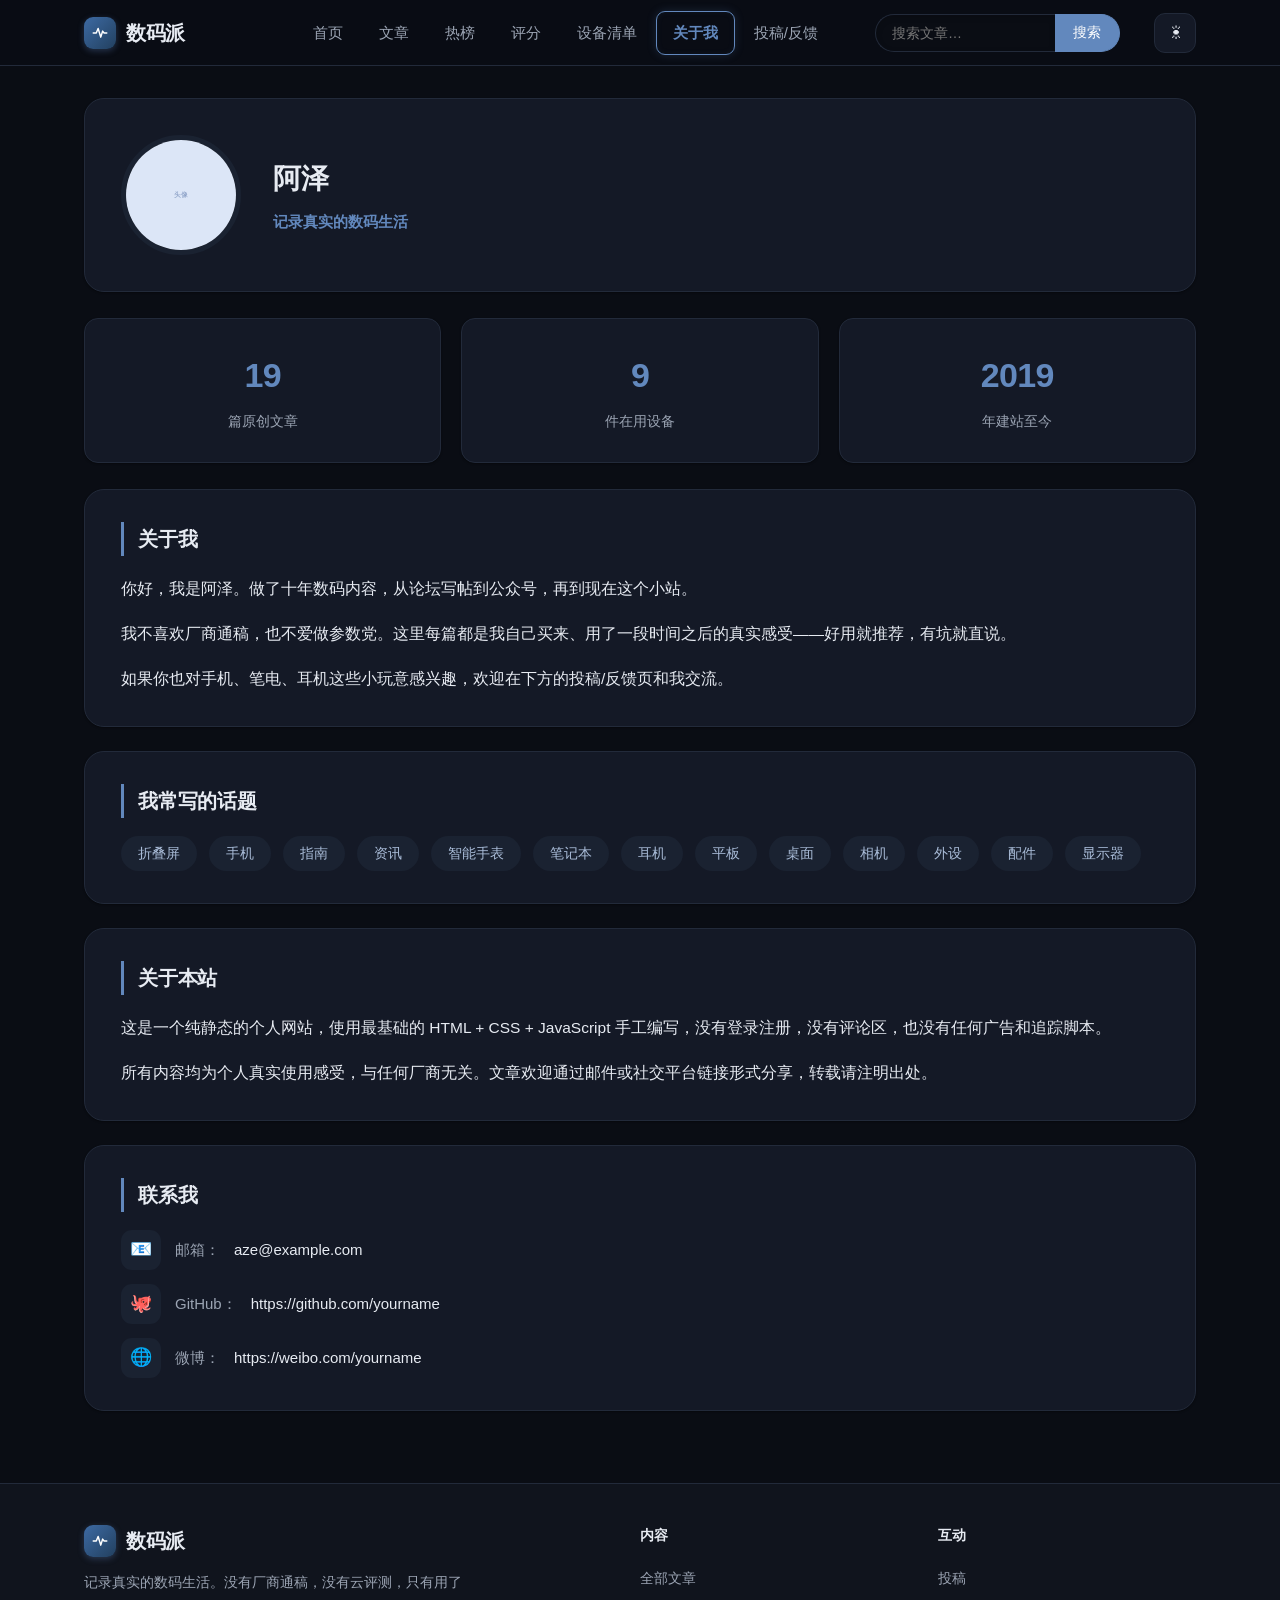
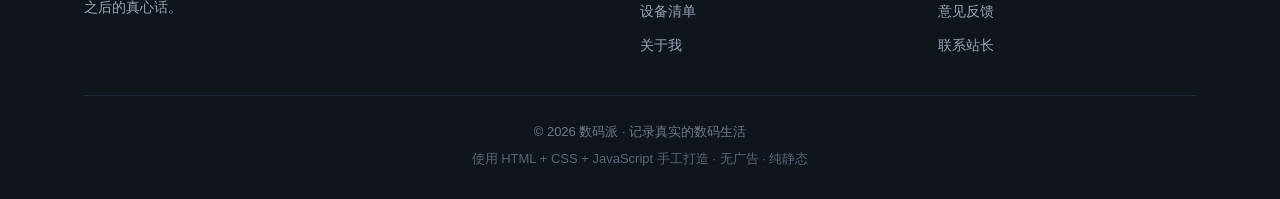
==== commit 8312ca5c: "Upload about.html" ====
--- a/about.html
+++ b/about.html
@@ -40,15 +40,18 @@
       <nav class="nav-menu" id="navMenu">
         <a class="nav-link" href="index.html">首页</a>
         <a class="nav-link" href="articles.html">文章</a>
+        <a class="nav-link" href="hot.html">热榜</a>
+        <a class="nav-link" href="rate.html">评分</a>
         <a class="nav-link" href="devices.html">设备清单</a>
         <a class="nav-link active" href="about.html">关于我</a>
-        <a class="nav-link" href="submit.html">投稿/反馈</a>
-
-        <div class="nav-search">
-          <input type="search" id="navSearchInput" placeholder="搜索文章…" aria-label="搜索文章">
-          <button class="nav-search-btn" id="navSearchBtn">搜索</button>
-        </div>
-      </nav>
+        <a class="nav-link" href="submit.html">投稿/反馈</a>
+      </nav>
+
+      <!-- 搜索框：独立在折叠菜单外，手机上无需展开菜单也能直接搜索 -->
+      <div class="nav-search">
+        <input type="search" id="navSearchInput" placeholder="搜索文章…" aria-label="搜索文章">
+        <button class="nav-search-btn" id="navSearchBtn">搜索</button>
+      </div>
 
       <button class="icon-btn theme-toggle" id="themeToggle" aria-label="切换深色模式">🌙</button>
     </div>
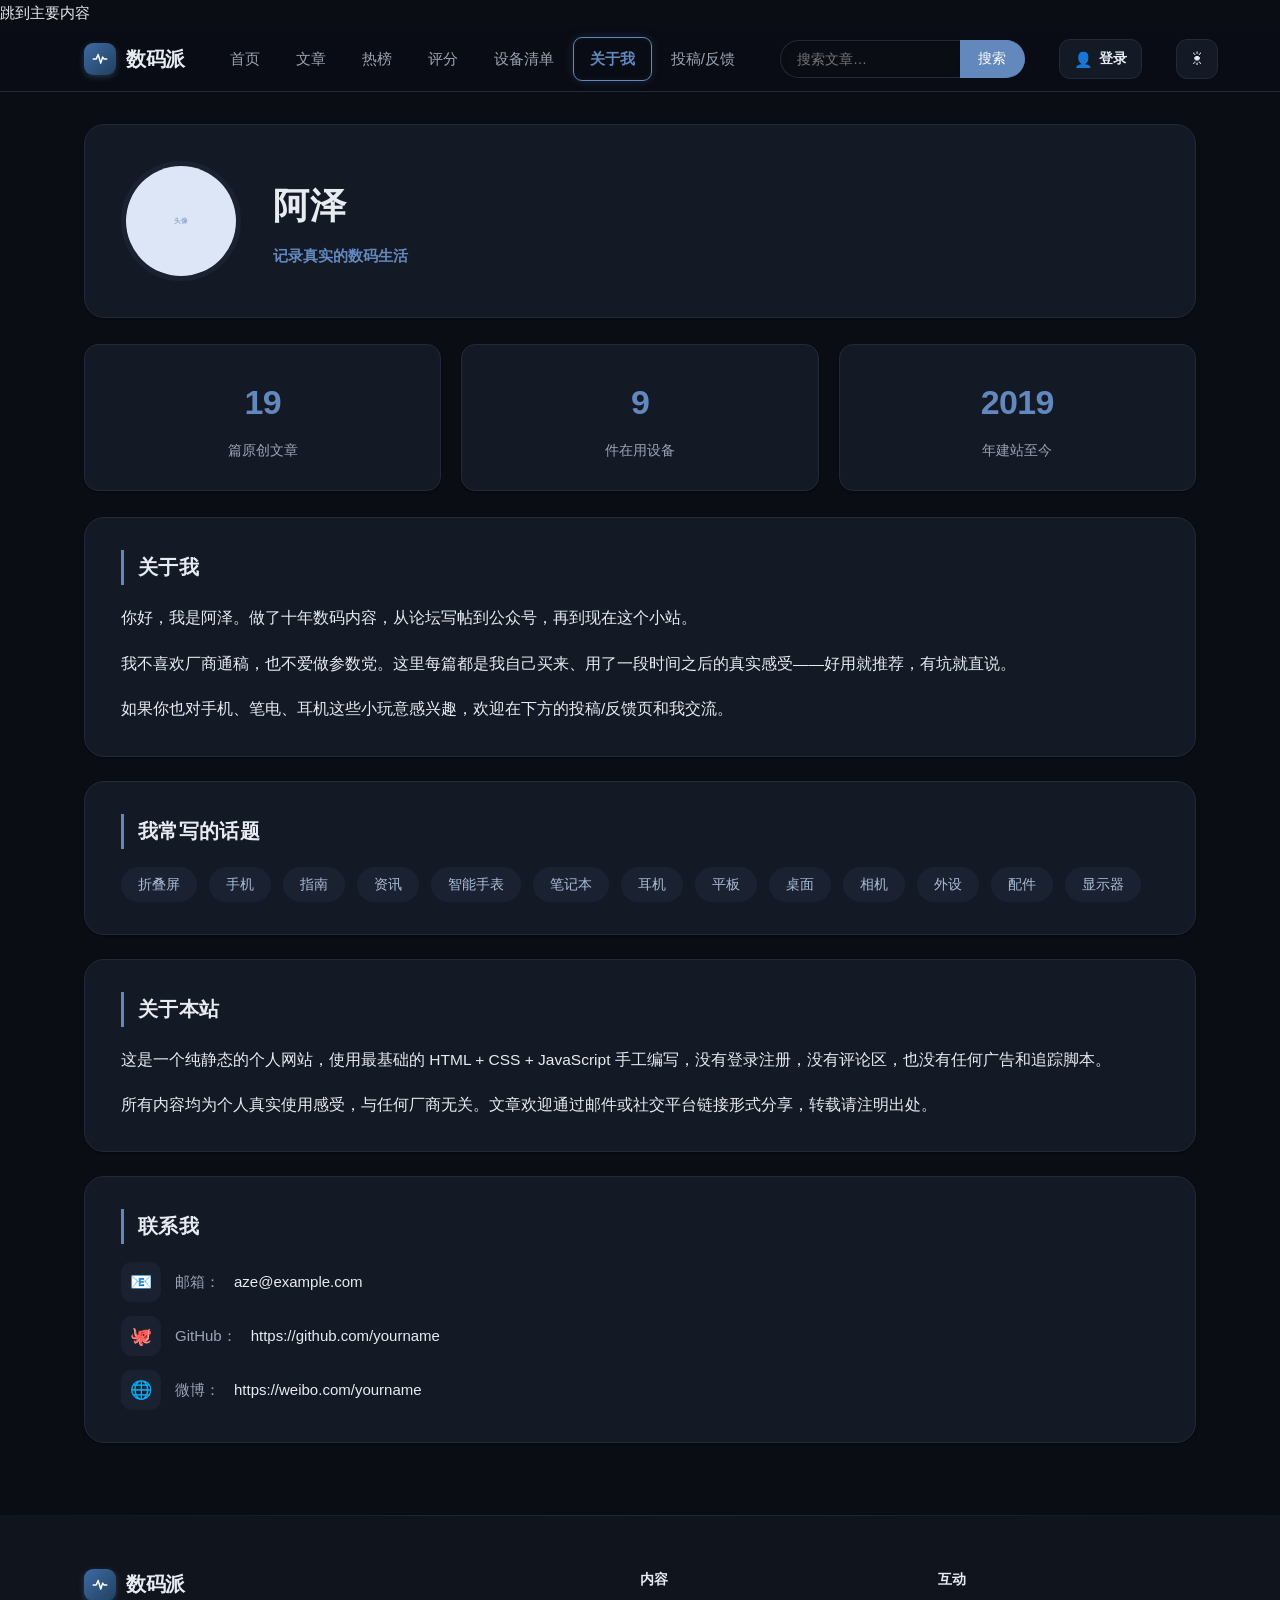
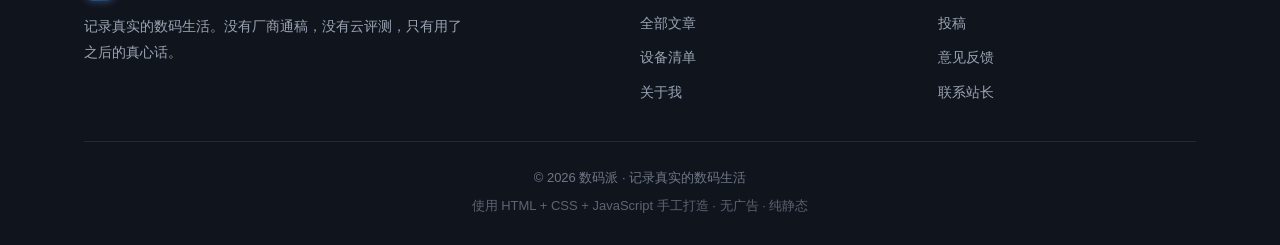
==== commit 3b62c0b9: "Upload about.html" ====
--- a/about.html
+++ b/about.html
@@ -5,6 +5,20 @@
   <meta name="viewport" content="width=device-width, initial-scale=1.0">
   <title>关于我 · 数码派</title>
   <meta name="description" content="关于数码派站长：一个数码爱好者的自我介绍与联系方式。">
+  <link rel="canonical" href="https://zcz-susan.github.io/shumapai/about.html">
+  <meta name="theme-color" content="#0a0d14">
+  <link rel="apple-touch-icon" href="https://zcz-susan.github.io/shumapai/apple-touch-icon.png">
+  <!-- Open Graph / Twitter Card：分享到社交平台时显示标题、摘要与预览图 -->
+  <meta property="og:type" content="website">
+  <meta property="og:site_name" content="数码派">
+  <meta property="og:title" content="关于我 · 数码派">
+  <meta property="og:description" content="关于数码派站长：一个数码爱好者的自我介绍与联系方式。">
+  <meta property="og:url" content="https://zcz-susan.github.io/shumapai/about.html">
+  <meta property="og:image" content="https://zcz-susan.github.io/shumapai/images/iphone-duo-1.jpg">
+  <meta name="twitter:card" content="summary_large_image">
+  <meta name="twitter:title" content="关于我 · 数码派">
+  <meta name="twitter:description" content="关于数码派站长：一个数码爱好者的自我介绍与联系方式。">
+  <meta name="twitter:image" content="https://zcz-susan.github.io/shumapai/images/iphone-duo-1.jpg">
   <link rel="icon" href="data:image/svg+xml,%3Csvg xmlns='http://www.w3.org/2000/svg' viewBox='0 0 32 32'%3E%3Crect width='32' height='32' rx='7' fill='%2335618f'/%3E%3Cpath d='M5 16h5l3-7 3 14 3-11 2 4h6' fill='none' stroke='white' stroke-width='2.5' stroke-linecap='round' stroke-linejoin='round'/%3E%3C/svg%3E">
   <script>
     (function () {
@@ -14,7 +28,7 @@
       document.documentElement.setAttribute('data-theme', theme);
     })();
   </script>
-  <link rel="stylesheet" href="css/style.css">
+  <link rel="stylesheet" href="css/style.css?v=20260919b">
 
   <!-- Google Analytics 访问统计：免费，可看实时在线、城市、设备、来源（衡量ID：G-126PKG1057） -->
   <script async src="https://www.googletagmanager.com/gtag/js?id=G-126PKG1057"></script>
@@ -27,6 +41,9 @@
 </head>
 <body>
 
+  <!-- 键盘用户快捷入口：Tab 第一站，回车直达正文，视觉上默认隐藏 -->
+  <a class="skip-link" href="#main">跳到主要内容</a>
+
   <!-- ======================== 顶部导航栏（全站统一） ======================== -->
   <header class="site-header">
     <div class="container nav-bar">
@@ -35,7 +52,7 @@
         <span id="siteName">数码派</span>
       </a>
 
-      <button class="icon-btn nav-toggle" id="navToggle" aria-label="打开菜单">☰</button>
+      <button class="icon-btn nav-toggle" id="navToggle" aria-label="打开菜单" aria-controls="navMenu" aria-expanded="false"><svg viewBox="0 0 24 24" fill="none" stroke="currentColor" stroke-width="2" stroke-linecap="round" aria-hidden="true"><path d="M4 7h16M4 12h16M4 17h16"/></svg></button>
 
       <nav class="nav-menu" id="navMenu">
         <a class="nav-link" href="index.html">首页</a>
@@ -53,11 +70,12 @@
         <button class="nav-search-btn" id="navSearchBtn">搜索</button>
       </div>
 
-      <button class="icon-btn theme-toggle" id="themeToggle" aria-label="切换深色模式">🌙</button>
+      <button class="icon-btn theme-toggle" id="themeToggle" aria-label="切换到浅色模式"><svg viewBox="0 0 24 24" fill="none" stroke="currentColor" stroke-width="2" stroke-linecap="round" stroke-linejoin="round" aria-hidden="true"><path d="M21 12.8A8.5 8.5 0 1 1 11.2 3 6.6 6.6 0 0 0 21 12.8z"/></svg></button>
     </div>
   </header>
 
-  <main class="container">
+  <main class="container" id="main">
+    <noscript><div class="noscript-tip">本站文章、榜单与评论等内容需要启用 JavaScript 才能正常显示，请在浏览器设置中允许 JavaScript 后刷新页面。</div></noscript>
 
     <!-- 个人信息头图 -->
     <section class="about-hero">
@@ -128,7 +146,7 @@
           <h4>互动</h4>
           <a href="submit.html">投稿</a>
           <a href="submit.html">意见反馈</a>
-          <a href="mailto:aze@example.com">联系站长</a>
+          <a href="mailto:zhangcizhou010@163.com">联系站长</a>
         </div>
       </div>
       <div class="footer-bottom">
@@ -139,7 +157,7 @@
   </footer>
 
   <script src="js/data.js"></script>
-  <script src="js/common.js"></script>
+  <script src="js/common.js?v=20260919b"></script>
   <script>
     /* 关于我页面的小脚本：把 data.js 中的个人信息填进页面 */
     document.addEventListener('DOMContentLoaded', function () {
--- a/css/style.css
+++ b/css/style.css
@@ -60,22 +60,26 @@
   font-family: var(--font-sans);
   background: var(--bg);
   color: var(--text);
-  line-height: 1.7;
+  line-height: 1.75; /* 正文行高统一 1.75，阅读更舒展 */
   font-size: 15px;
   -webkit-font-smoothing: antialiased;
   transition: background-color 0.3s ease, color 0.3s ease;
 }
-a { color: inherit; text-decoration: none; transition: color 0.2s; }
+a { color: inherit; text-decoration: none; transition: color 0.15s; } /* 链接 hover 统一 0.15s 颜色过渡 */
 img { display: block; max-width: 100%; }
 ul { list-style: none; }
 button { font-family: inherit; cursor: pointer; border: none; background: none; }
 
+/* 文本选中高亮：主题蓝半透明，跟随明暗模式变量自动适配 */
+::selection { background: color-mix(in srgb, var(--c-primary) 30%, transparent); }
+
 .container { max-width: var(--max-w); margin: 0 auto; padding: 0 24px; }
 .muted { color: var(--text-2); }
 
 /* 页面标题区 */
 .page-head { padding: 44px 0 28px; }
-.page-head h1 { font-size: 32px; font-weight: 700; letter-spacing: -0.02em; color: var(--text); }
+/* 页面大标题：统一使用 clamp 弹性字号 + 0.5px 正字距，更接近印刷排版的从容感 */
+.page-head h1 { font-size: clamp(26px, 4vw, 36px); font-weight: 700; letter-spacing: 0.5px; color: var(--text); }
 .page-head p { color: var(--text-2); margin-top: 10px; font-size: 16px; }
 
 /* ======================== 3. 顶部导航栏 ========================= */
@@ -96,6 +100,8 @@
 .logo {
   font-size: 20px; font-weight: 800; color: var(--text);
   display: flex; align-items: center; gap: 10px; letter-spacing: -0.02em;
+  /* 禁止压缩与换行：窗口偏窄时中文站名曾被挤成逐字竖排 */
+  flex-shrink: 0; white-space: nowrap;
 }
 .logo .logo-mark {
   width: 32px; height: 32px; border-radius: 9px;
@@ -107,7 +113,7 @@
 .logo .logo-mark svg { width: 18px; height: 18px; display: block; }
 .logo:hover { color: var(--c-primary); }
 
-.nav-menu { display: flex; align-items: center; gap: 2px; margin-left: auto; }
+.nav-menu { display: flex; align-items: center; gap: 2px; margin-left: auto; flex-shrink: 0; }
 .nav-link { padding: 8px 16px; border-radius: 9px; border: 1px solid transparent; color: var(--text-2); font-size: 15px; font-weight: 500; transition: all 0.2s; white-space: nowrap; }
 .nav-link:hover { color: var(--text); background: var(--bg); }
 /* 选中项：不用实心色块，改细边框 + 微弱发光，轻盈不厚重 */
@@ -119,7 +125,9 @@
   box-shadow: 0 0 10px rgba(88, 124, 178, 0.22), inset 0 0 6px rgba(88, 124, 178, 0.08);
 }
 
-.nav-search { display: flex; align-items: center; margin-left: 12px; }
+/* 搜索框：直接挂在导航栏上（已移出折叠菜单），间距由 .nav-bar 的 gap 控制。
+   flex-shrink:0 防止空间不足时整个搜索区被压缩，导致按钮文字竖排 */
+.nav-search { display: flex; align-items: center; margin-left: 0; flex-shrink: 0; }
 /* 搜索框：胶囊圆角 + 内阴影，弱化扁平感 */
 .nav-search input {
   width: 180px; height: 38px; padding: 0 16px;
@@ -136,6 +144,8 @@
   border: 1px solid var(--c-primary-strong); border-left: none;
   border-radius: 0 999px 999px 0;
   background: var(--c-primary-strong); color: #fff; font-size: 14px; font-weight: 500;
+  /* 「搜索」二字必须横排，且按钮不参与压缩 */
+  white-space: nowrap; flex-shrink: 0;
   transition: background-color 0.2s, box-shadow 0.2s;
 }
 .nav-search-btn:hover { background: #2e5a8f; box-shadow: 0 0 10px rgba(88, 124, 178, 0.35); }
@@ -146,6 +156,7 @@
   border: 1px solid var(--border); border-radius: 11px;
   background: var(--card); color: var(--text);
   font-size: 18px; display: inline-flex; align-items: center; justify-content: center;
+  flex-shrink: 0;  /* 窄窗口下圆形按钮不被挤变形 */
   transition: border-color 0.2s, background-color 0.2s, transform 0.2s, box-shadow 0.2s;
 }
 .icon-btn:hover {
@@ -168,9 +179,10 @@
 .btn:hover { border-color: var(--c-primary-strong); color: var(--c-primary-strong); transform: translateY(-1px); }
 .btn-primary {
   background: var(--c-primary-strong); border-color: var(--c-primary-strong); color: #fff;
-  box-shadow: 0 2px 8px rgba(88, 124, 178, 0.3);
-}
-.btn-primary:hover { background: #2e5a8f; color: #fff; box-shadow: 0 4px 14px rgba(88, 124, 178, 0.4); }
+  /* 常驻极淡光晕：让主按钮在页面里微微"发光"，更有品质感 */
+  box-shadow: 0 2px 8px rgba(88, 124, 178, 0.3), 0 0 16px rgba(88, 124, 178, 0.16);
+}
+.btn-primary:hover { background: #2e5a8f; color: #fff; box-shadow: 0 4px 14px rgba(88, 124, 178, 0.4), 0 0 18px rgba(88, 124, 178, 0.22); }
 .btn-ghost { border-color: transparent; background: transparent; }
 
 .tag {
@@ -181,13 +193,13 @@
 }
 a.tag:hover { background: var(--c-primary-strong); color: #fff; }
 
-.section { margin-top: 60px; }
+.section { margin-top: 68px; } /* 区块间距整体 +8px，留白更透气 */
 .section-head {
   display: flex; align-items: center; justify-content: space-between;
   margin-bottom: 24px;
 }
 .section-head h2 {
-  font-size: 22px; font-weight: 600; letter-spacing: -0.01em;
+  font-size: 22px; font-weight: 600; letter-spacing: 0.3px;
   padding-left: 12px; border-left: 2px solid var(--c-primary-strong);
   line-height: 1.2;
 }
@@ -197,7 +209,7 @@
 }
 .section-head .more-link:hover { color: var(--c-primary-strong); }
 
-.card-grid { display: grid; grid-template-columns: repeat(3, 1fr); gap: 28px; }
+.card-grid { display: grid; grid-template-columns: repeat(3, 1fr); gap: 32px; } /* 卡片间距 +4px */
 .card-grid.cols-4 { grid-template-columns: repeat(4, 1fr); }
 
 .empty-state { text-align: center; padding: 80px 20px; color: var(--text-2); }
@@ -207,7 +219,7 @@
 /* ======================== 5. 首页轮播 ========================= */
 .carousel {
   position: relative; margin-top: 32px;
-  border-radius: var(--radius-lg); overflow: hidden;
+  border-radius: var(--radius); overflow: hidden; /* 圆角与卡片统一 14px */
   box-shadow: var(--shadow); background: var(--card);
 }
 .carousel-track { display: flex; transition: transform 0.6s cubic-bezier(0.4, 0, 0.2, 1); }
@@ -232,8 +244,9 @@
   border: 1px solid rgba(255,255,255,0.35);
   backdrop-filter: blur(8px); margin-bottom: 14px; padding: 4px 14px;
 }
-.carousel-caption h2 { font-size: 30px; line-height: 1.3; margin-bottom: 10px; font-weight: 800; letter-spacing: 0.02em; }
-.carousel-caption p { font-size: 15.5px; opacity: 0.72; margin-bottom: 20px; letter-spacing: 0.02em; }
+/* 主标题：1px 字距 + 文字投影，压在图上也清晰挺括 */
+.carousel-caption h2 { font-size: 30px; line-height: 1.3; margin-bottom: 10px; font-weight: 800; letter-spacing: 1px; text-shadow: 0 2px 12px rgba(0, 0, 0, 0.45); }
+.carousel-caption p { font-size: 15.5px; opacity: 0.72; margin-bottom: 20px; letter-spacing: 0.02em; line-height: 1.7; }
 .carousel-caption .btn {
   background: #fff; border-color: #fff; color: #16233a;
   height: 40px; padding: 0 22px; font-size: 14px; font-weight: 600;
@@ -278,10 +291,24 @@
   display: flex; flex-direction: column;
   background: var(--card); border: 1px solid var(--border);
   border-radius: var(--radius); overflow: hidden;
-  box-shadow: var(--shadow-sm); cursor: pointer;
-  transition: all 0.25s ease;
-}
-.article-card:hover { transform: translateY(-4px); box-shadow: var(--shadow-hover); border-color: var(--border-strong); }
+  /* 双层阴影：贴地细影压住轮廓 + 大范围柔影撑起悬浮感 */
+  box-shadow: 0 1px 2px rgba(0, 0, 0, 0.04), 0 8px 24px rgba(0, 0, 0, 0.06);
+  cursor: pointer;
+  transition: all 0.25s cubic-bezier(0.2, 0.8, 0.2, 1);
+}
+.article-card:hover {
+  transform: translateY(-4px);
+  /* hover 时第二层柔影加深，抬升感更明显 */
+  box-shadow: 0 1px 2px rgba(0, 0, 0, 0.04), 0 12px 28px rgba(0, 0, 0, 0.12);
+  border-color: var(--border-strong);
+}
+/* 深色模式适配：黑色阴影在近黑背景上不可见，加大不透明度保住卡片层次 */
+html[data-theme="dark"] .article-card {
+  box-shadow: 0 1px 2px rgba(0, 0, 0, 0.4), 0 8px 24px rgba(0, 0, 0, 0.45);
+}
+html[data-theme="dark"] .article-card:hover {
+  box-shadow: 0 1px 2px rgba(0, 0, 0, 0.4), 0 12px 28px rgba(0, 0, 0, 0.6);
+}
 
 .card-cover {
   position: relative; display: block; aspect-ratio: 16 / 9; overflow: hidden;
@@ -385,7 +412,7 @@
 .breadcrumb { padding: 36px 0 0; font-size: 14px; color: var(--text-2); }
 .breadcrumb a:hover { color: var(--c-primary-strong); }
 .article-header { padding: 20px 0 24px; }
-.article-header h1 { font-size: 34px; font-weight: 800; line-height: 1.35; margin: 14px 0 18px; letter-spacing: -0.02em; }
+.article-header h1 { font-size: clamp(26px, 4vw, 36px); font-weight: 800; line-height: 1.35; margin: 14px 0 18px; letter-spacing: 0.5px; }
 .article-meta {
   display: flex; flex-wrap: wrap; align-items: center; gap: 18px;
   font-size: 14px; color: var(--text-2);
@@ -397,7 +424,7 @@
   border-radius: 16px; margin-bottom: 32px; box-shadow: var(--shadow);
   background: var(--bg);
 }
-.article-content { font-size: 17px; line-height: 1.9; color: var(--text); }
+.article-content { font-size: 17px; line-height: 1.75; color: var(--text); }
 .article-content h2 {
   font-size: 23px; font-weight: 700; margin: 40px 0 16px;
   padding-left: 14px; border-left: 3px solid var(--c-primary-strong);
@@ -429,14 +456,14 @@
 .article-nav .nav-title { display: block; margin-top: 5px; font-size: 15px; font-weight: 600; }
 .article-nav .nav-next { text-align: right; margin-left: auto; }
 
-.related { margin-top: 60px; }
+.related { margin-top: 68px; } /* 区块间距整体 +8px */
 .related h2 {
-  font-size: 22px; font-weight: 700; margin-bottom: 22px;
-  padding-left: 14px; border-left: 3px solid var(--c-primary-strong); letter-spacing: -0.01em;
+  font-size: 22px; font-weight: 650; margin-bottom: 22px;
+  padding-left: 14px; border-left: 3px solid var(--c-primary-strong); letter-spacing: 0.3px;
 }
 
 /* ======================== 9. 设备清单页 ========================= */
-.device-grid { display: grid; grid-template-columns: repeat(3, 1fr); gap: 28px; margin-top: 28px; }
+.device-grid { display: grid; grid-template-columns: repeat(3, 1fr); gap: 32px; margin-top: 28px; } /* 卡片间距 +4px */
 .device-card {
   display: flex; flex-direction: column;
   background: var(--card); border: 1px solid var(--border);
@@ -471,7 +498,7 @@
   flex: none; width: 120px; height: 120px; border-radius: 50%; object-fit: cover;
   border: 5px solid var(--c-soft); background: var(--bg);
 }
-.about-hero h1 { font-size: 28px; font-weight: 800; margin-bottom: 6px; letter-spacing: -0.01em; }
+.about-hero h1 { font-size: clamp(26px, 4vw, 36px); font-weight: 800; margin-bottom: 6px; letter-spacing: 0.5px; }
 .about-hero .slogan { color: var(--c-primary-strong); font-size: 15px; font-weight: 600; }
 
 .about-stats { display: grid; grid-template-columns: repeat(3, 1fr); gap: 20px; margin: 26px 0; }
@@ -490,8 +517,8 @@
   box-shadow: var(--shadow-sm);
 }
 .about-block h2 {
-  font-size: 20px; font-weight: 700; margin-bottom: 18px;
-  padding-left: 14px; border-left: 3px solid var(--c-primary-strong); letter-spacing: -0.01em;
+  font-size: 20px; font-weight: 650; margin-bottom: 18px;
+  padding-left: 14px; border-left: 3px solid var(--c-primary-strong); letter-spacing: 0.3px;
 }
 .about-block p { margin-bottom: 16px; color: var(--text); line-height: 1.9; font-size: 15.5px; }
 .about-block p:last-child { margin-bottom: 0; }
@@ -630,10 +657,10 @@
 .source-link:hover { text-decoration: underline; }
 
 /* 网友热议（微博 / 小红书 / 抖音） */
-.hot-talk { margin-top: 42px; }
+.hot-talk { margin-top: 50px; } /* 区块间距整体 +8px */
 .hot-talk h2 {
-  font-size: 20px; font-weight: 700; margin-bottom: 16px;
-  padding-left: 14px; border-left: 3px solid var(--c-primary-strong); letter-spacing: -0.01em;
+  font-size: 20px; font-weight: 650; margin-bottom: 16px;
+  padding-left: 14px; border-left: 3px solid var(--c-primary-strong); letter-spacing: 0.3px;
 }
 .talk-list { display: flex; flex-direction: column; gap: 12px; }
 .talk-item {
@@ -653,10 +680,10 @@
 .p-media { background: #475569; }
 
 /* 评论区 */
-.comments { margin-top: 48px; }
+.comments { margin-top: 56px; } /* 区块间距整体 +8px */
 .comments > h2 {
-  font-size: 20px; font-weight: 700; margin-bottom: 18px;
-  padding-left: 14px; border-left: 3px solid var(--c-primary-strong); letter-spacing: -0.01em;
+  font-size: 20px; font-weight: 650; margin-bottom: 18px;
+  padding-left: 14px; border-left: 3px solid var(--c-primary-strong); letter-spacing: 0.3px;
 }
 .comment-count-badge {
   display: inline-block; min-width: 24px; padding: 1px 8px; margin-left: 6px;
@@ -715,9 +742,9 @@
 .dp-toast.show { opacity: 1; transform: translate(-50%, 0); }
 
 /* 社区投稿墙 */
-.wall-section { margin-top: 56px; }
+.wall-section { margin-top: 64px; } /* 区块间距整体 +8px */
 .wall-sub { color: var(--text-2); font-size: 14px; margin-bottom: 22px; }
-.wall-grid { display: grid; grid-template-columns: repeat(2, 1fr); gap: 20px; }
+.wall-grid { display: grid; grid-template-columns: repeat(2, 1fr); gap: 24px; } /* 卡片间距 +4px */
 .wall-card {
   padding: 20px; background: var(--card); border: 1px solid var(--border);
   border-radius: var(--radius); box-shadow: var(--shadow-sm);
@@ -749,8 +776,13 @@
 
 /* ========================== 12. 页脚 =============================== */
 .site-footer {
-  margin-top: 72px; border-top: 1px solid var(--border);
-  background: var(--bg-elevated); padding: 40px 0 28px;
+  position: relative; margin-top: 72px;
+  background: var(--bg-elevated); padding: 52px 0 28px; /* 上内边距 +12px */
+}
+/* 顶部 1px 渐变分隔线：透明 → 边框色 → 透明，比实线更轻盈通透 */
+.site-footer::before {
+  content: ""; position: absolute; top: 0; left: 0; right: 0; height: 1px;
+  background: linear-gradient(90deg, transparent, var(--border), transparent);
 }
 .footer-grid {
   display: grid; grid-template-columns: 2fr 1fr 1fr; gap: 40px;
@@ -758,7 +790,7 @@
 }
 .footer-brand .logo { margin-bottom: 12px; }
 .footer-brand p { color: var(--text-2); font-size: 14px; line-height: 1.8; max-width: 380px; }
-.footer-col h4 { font-size: 14px; font-weight: 700; margin-bottom: 14px; color: var(--text); }
+.footer-col h4 { font-size: 14px; font-weight: 650; margin-bottom: 14px; color: var(--text); }
 .footer-col a { display: block; font-size: 14px; color: var(--text-2); padding: 5px 0; }
 .footer-col a:hover { color: var(--c-primary-strong); }
 .footer-bottom {
@@ -768,6 +800,35 @@
 .footer-bottom p + p { margin-top: 4px; opacity: 0.8; }
 
 /* ===================== 13. 响应式适配 ============================== */
+
+/* 中等宽度（窄窗口 / 平板横屏，721~1100px）：单行导航放不下，
+   把搜索框折到第二行独占整行，菜单仍横排，彻底避免文字被挤竖排 */
+@media (max-width: 1100px) {
+  .site-header { height: auto; }
+  .nav-bar { flex-wrap: wrap; height: auto; gap: 12px 20px; padding: 10px 0; }
+  .nav-bar > .nav-search { order: 3; flex: 1 1 100%; }
+  .nav-search input { flex: 1; width: auto; }
+}
+
+/* 更窄（≤860px）：提前启用汉堡折叠菜单，第一行只留标志和圆形按钮 */
+@media (max-width: 860px) {
+  .nav-toggle { display: inline-flex; }
+  .nav-menu {
+    position: absolute; top: 100%; left: 0; right: 0;  /* 100% = 含搜索行的整个头部下缘 */
+    display: none; flex-direction: column; align-items: stretch; gap: 4px;
+    margin-left: 0; padding: 14px 18px 18px;
+    background: var(--bg-elevated); border-bottom: 1px solid var(--border);
+    box-shadow: var(--shadow);
+  }
+  .nav-menu.open { display: flex; }
+  .nav-link { padding: 12px 14px; font-size: 16px; }
+  .nav-bar .theme-toggle { margin-left: auto; order: 1; }
+  .nav-bar .nav-toggle { order: 2; }
+  /* 登录按钮收成图标，和汉堡 / 主题按钮同一行 */
+  .login-btn { width: 42px; padding: 0; order: 2; }
+  .login-btn .login-btn-txt { display: none; }
+}
+
 @media (max-width: 960px) {
   .card-grid, .card-grid.cols-4, .device-grid { grid-template-columns: repeat(2, 1fr); }
   .carousel-slide { height: 360px; }
@@ -782,8 +843,13 @@
   .container { padding: 0 18px; }
 
   .nav-toggle { display: inline-flex; }
+  /* 头部高度改为自适应：导航栏下方多出一行常驻搜索框 */
+  .site-header { height: auto; }
+  .nav-bar {
+    flex-wrap: wrap; height: auto; gap: 10px 16px; padding: 10px 0;
+  }
   .nav-menu {
-    position: absolute; top: var(--header-height); left: 0; right: 0;
+    position: absolute; top: 100%; left: 0; right: 0;  /* 100% = 整个头部（含搜索行）的下缘 */
     display: none; flex-direction: column; align-items: stretch; gap: 4px;
     margin-left: 0; padding: 14px 18px 18px;
     background: var(--bg-elevated); border-bottom: 1px solid var(--border);
@@ -792,12 +858,16 @@
   .nav-menu.open { display: flex; }
   .nav-link { padding: 12px 14px; font-size: 16px; }
 
-  .nav-search { margin-left: 0; }
+  /* 搜索框：折行成导航栏下方的整行，无需展开菜单即可搜索 */
+  .nav-bar > .nav-search { order: 3; flex: 1 1 100%; }
   .nav-search input { flex: 1; width: auto; }
   .nav-bar .theme-toggle { margin-left: auto; order: 1; }
   .nav-bar .nav-toggle { order: 2; }
 
-  .card-grid, .card-grid.cols-4, .device-grid { grid-template-columns: 1fr; gap: 22px; }
+  /* 触控目标加大：卡片点赞按钮在手机上 ≥36px 高，方便点按 */
+  .like-btn { padding: 8px 14px; font-size: 14px; }
+
+  .card-grid, .card-grid.cols-4, .device-grid { grid-template-columns: 1fr; gap: 26px; } /* 单列间距同步 +4px */
 
   .carousel-slide { height: 240px; }
   .carousel-caption { left: 20px; right: 20px; bottom: 22px; }
@@ -808,12 +878,12 @@
   .carousel-arrow.prev { left: 10px; }
   .carousel-arrow.next { right: 10px; }
 
-  .section { margin-top: 44px; }
+  .section { margin-top: 52px; } /* 移动端同步 +8px */
   .section-head h2 { font-size: 19px; }
   .page-head { padding: 30px 0 18px; }
-  .page-head h1 { font-size: 24px; }
-
-  .article-header h1 { font-size: 24px; }
+  .page-head h1 { font-size: clamp(26px, 4vw, 36px); } /* 与全站 h1 统一 clamp 字号 */
+
+  .article-header h1 { font-size: clamp(26px, 4vw, 36px); } /* 与全站 h1 统一 clamp 字号 */
   .article-hero { aspect-ratio: 16 / 9; margin-bottom: 24px; }
   .article-content { font-size: 16px; }
   .article-content h2 { font-size: 20px; }
@@ -844,3 +914,410 @@
 @media (prefers-reduced-motion: reduce) {
   *, *::before, *::after { transition: none !important; animation: none !important; scroll-behavior: auto !important; }
 }
+
+/* ==========================================================================
+   14. 热榜（搜索下拉 + 独立页）与手机评分榜
+   ========================================================================== */
+
+/* ---------- 14.1 导航搜索：热搜榜下拉 ---------- */
+/* 搜索框容器加相对定位，热搜下拉绝对定位于其正下方 */
+.nav-search { position: relative; }
+
+.hot-drop {
+  display: none;
+  position: absolute; top: calc(100% + 10px); right: 0; width: 340px;
+  padding: 8px;
+  background: var(--bg-elevated);
+  border: 1px solid var(--border); border-radius: var(--radius); /* 下拉圆角与卡片统一 14px */
+  box-shadow: var(--shadow-hover); z-index: 60;
+}
+.hot-drop.open { display: block; }
+.hot-drop-head {
+  padding: 6px 10px 8px; margin-bottom: 6px;
+  font-size: 13px; font-weight: 700; color: var(--text-2);
+  border-bottom: 1px dashed var(--border);
+}
+.hot-drop-item {
+  display: flex; align-items: center; gap: 10px;
+  padding: 8px 10px; border-radius: 8px;
+  cursor: pointer; transition: background-color 0.15s;
+}
+.hot-drop-item:hover { background: var(--c-soft); }
+.hot-drop-rank {
+  flex: none; width: 20px; text-align: center;
+  font-size: 13px; font-weight: 800; font-style: italic; color: var(--text-3);
+}
+/* 前三名排名高亮：金 / 银 / 铜 */
+.hot-drop-item.top-1 .hot-drop-rank { color: #f59e0b; }
+.hot-drop-item.top-2 .hot-drop-rank { color: #94a3b8; }
+.hot-drop-item.top-3 .hot-drop-rank { color: #b45309; }
+.hot-drop-title {
+  flex: 1; min-width: 0;
+  font-size: 13.5px; color: var(--text);
+  white-space: nowrap; overflow: hidden; text-overflow: ellipsis;
+}
+.hot-drop-heat { flex: none; font-size: 12px; color: var(--text-2); white-space: nowrap; }
+
+/* ---------- 14.2 热榜独立页 ---------- */
+.hot-list {
+  list-style: none;
+  display: flex; flex-direction: column; gap: 12px;
+  margin-top: 8px;
+}
+.hot-item {
+  display: flex; align-items: center; gap: 18px;
+  padding: 16px 22px;
+  background: var(--card); border: 1px solid var(--border);
+  border-radius: var(--radius); box-shadow: var(--shadow-sm);
+  transition: all 0.25s ease;
+}
+.hot-item:hover { transform: translateY(-2px); box-shadow: var(--shadow-hover); border-color: var(--border-strong); }
+/* 大号排名徽章：前 3 名金/银/铜，其余普通序号 */
+.hot-rank {
+  flex: none; width: 38px; height: 38px; border-radius: 12px;
+  display: inline-flex; align-items: center; justify-content: center;
+  font-size: 15px; font-weight: 800; color: var(--text-2);
+  background: var(--c-soft);
+}
+.hot-rank.top-1 { background: linear-gradient(135deg, #fbbf24, #d97706); color: #fff; box-shadow: 0 3px 12px rgba(245, 158, 11, 0.45); }
+.hot-rank.top-2 { background: linear-gradient(135deg, #cbd5e1, #94a3b8); color: #fff; box-shadow: 0 3px 12px rgba(148, 163, 184, 0.4); }
+.hot-rank.top-3 { background: linear-gradient(135deg, #d97706, #b45309); color: #fff; box-shadow: 0 3px 12px rgba(180, 83, 9, 0.4); }
+.hot-main { flex: 1; min-width: 0; display: flex; flex-direction: column; gap: 6px; }
+.hot-title {
+  font-size: 16px; font-weight: 700; color: var(--text);
+  line-height: 1.5; letter-spacing: -0.01em;
+}
+.hot-title:hover { color: var(--c-primary-strong); }
+.hot-meta {
+  display: inline-flex; align-items: center; flex-wrap: wrap; gap: 8px;
+  font-size: 12.5px; color: var(--text-3);
+}
+/* 榜单内小标签：细边框样式，与卡片底部标签一致 */
+.hot-tag {
+  padding: 1px 9px; border: 1px solid var(--border-strong); border-radius: 999px;
+  font-size: 11.5px; color: var(--text-2); white-space: nowrap;
+}
+.hot-heat {
+  flex: none; font-size: 14.5px; font-weight: 700; color: var(--text-2);
+  white-space: nowrap; font-variant-numeric: tabular-nums;
+}
+
+/* ---------- 14.3 手机实测榜单页（跑分 / 芯片 / 续航 三 Tab 条形榜） ---------- */
+/* Tab 切换条：分段胶囊控件，风格与登录弹窗页签一致 */
+.rk-tabs {
+  display: inline-flex; gap: 4px; padding: 4px;
+  background: var(--c-soft); border: 1px solid var(--border);
+  border-radius: 12px; margin-bottom: 22px;
+}
+.rk-tab {
+  padding: 9px 22px; border-radius: 9px;
+  font-size: 14.5px; font-weight: 600; color: var(--text-2);
+  white-space: nowrap; transition: background-color 0.2s, color 0.2s, box-shadow 0.2s;
+}
+.rk-tab:hover { color: var(--text); }
+.rk-tab.active {
+  background: var(--bg-elevated); color: var(--c-primary-strong);
+  box-shadow: var(--shadow-sm);
+}
+
+/* 面板：同一时间只显示一个，切出时带轻微淡入 */
+.rk-panel { display: none; }
+.rk-panel.active { display: block; animation: authFadeIn 0.25s ease; }
+.rk-panel-head {
+  display: flex; align-items: baseline; gap: 12px; flex-wrap: wrap;
+  margin-bottom: 18px;
+}
+.rk-panel-head h2 { font-size: 19px; font-weight: 700; letter-spacing: 0.2px; }
+.rk-unit { font-size: 13px; color: var(--text-3); }
+
+/* 榜单行：左侧名次 + 右侧主体（名称行 + 条形） */
+.rk-row {
+  display: flex; align-items: center; gap: 16px;
+  padding: 13px 18px; margin-bottom: 10px;
+  background: var(--card); border: 1px solid var(--border);
+  border-radius: var(--radius); box-shadow: var(--shadow-sm);
+  transition: border-color 0.2s, transform 0.2s, box-shadow 0.2s;
+}
+.rk-row:hover {
+  transform: translateY(-2px); border-color: var(--border-strong);
+  box-shadow: var(--shadow-hover);
+}
+.rk-no {
+  flex: none; width: 32px; text-align: center;
+  font-size: 17px; font-weight: 800; color: var(--text-3);
+  font-variant-numeric: tabular-nums;
+}
+/* 前三名：金银铜配色（铜色在深底上加亮，避免糊成一团） */
+.rk-no-1 { color: #f59e0b; }
+.rk-no-2 { color: #9aa7ba; }
+.rk-no-3 { color: #d08a4e; }
+.rk-main { flex: 1; min-width: 0; }
+.rk-line {
+  display: flex; align-items: center; gap: 10px; flex-wrap: wrap;
+  margin-bottom: 8px;
+}
+.rk-name { font-size: 15.5px; font-weight: 700; color: var(--text); white-space: nowrap; }
+.rk-tags { display: inline-flex; gap: 6px; flex-wrap: wrap; }
+.rk-tag {
+  padding: 1px 9px; border-radius: 999px;
+  background: var(--c-soft); color: var(--text-2);
+  font-size: 11.5px; font-style: normal; white-space: nowrap;
+}
+/* 续航行右侧：剩余电量 */
+.rk-remain {
+  margin-left: auto; flex: none;
+  font-size: 13px; color: var(--text-2); white-space: nowrap;
+}
+.rk-remain b {
+  font-size: 16px; color: #7b7ff5;
+  font-variant-numeric: tabular-nums; margin-left: 3px;
+}
+
+/* 条形轨道 */
+.rk-bar {
+  position: relative;
+  height: 26px; border-radius: 8px;
+  background: var(--c-soft); overflow: hidden;
+}
+/* 紫蓝渐变填充，参考测评小程序榜单配色，加一点辉光 */
+.rk-fill {
+  height: 100%; border-radius: 8px;
+  background: linear-gradient(90deg, #5b6ee0, #8b7cf0);
+  box-shadow: 0 0 12px rgba(123, 127, 245, 0.3);
+  transition: width 0.8s cubic-bezier(0.2, 0.8, 0.2, 1);
+  min-width: 2px;
+}
+/* 分数文字钉在条右端内侧（白字）；条太短时 JS 加 .rk-val-out 落到条右侧外侧（深字） */
+.rk-val {
+  position: absolute; top: 50%;  /* left 由 JS 按条长内联设置 */
+  transform: translateY(-50%) translateX(calc(-100% - 10px));  /* 默认贴在条右端内侧 */
+  font-size: 13.5px; font-weight: 800; color: #fff;
+  font-variant-numeric: tabular-nums;
+  text-shadow: 0 1px 3px rgba(0, 0, 0, 0.55);
+  pointer-events: none;
+}
+.rk-val-out {
+  transform: translateY(-50%) translateX(10px);
+  color: var(--text);
+  text-shadow: none;
+}
+
+/* 续航堆叠条：六环节耗电彩段 + 紫色剩余段，宽度由 JS 按比例归一化 */
+.rk-bar-stack { display: flex; overflow: hidden; }
+.rk-seg {
+  height: 100%; min-width: 0;
+  display: flex; align-items: center; justify-content: center;
+  font-size: 11px; font-weight: 700; color: #fff;
+  font-variant-numeric: tabular-nums; white-space: nowrap; overflow: hidden;
+}
+.rk-seg-left {
+  background: #7b7ff5;
+  box-shadow: inset 2px 0 0 rgba(255, 255, 255, 0.18);  /* 与耗电段的细微分隔 */
+}
+/* 彩段图例 */
+.rk-legend {
+  display: flex; flex-wrap: wrap; gap: 8px 16px;
+  margin: -4px 0 16px;
+  font-size: 12px; color: var(--text-2);
+}
+.rk-legend-item { display: inline-flex; align-items: center; gap: 6px; white-space: nowrap; }
+.rk-legend-item i { width: 11px; height: 11px; border-radius: 3px; flex: none; }
+.rk-legend-left { background: #7b7ff5; }
+
+/* 底部数据来源声明 */
+.rk-source {
+  margin: 28px 0 0; padding: 14px 16px;
+  font-size: 12.5px; line-height: 1.8; color: var(--text-3);
+  background: var(--c-soft); border-radius: var(--radius-sm);
+}
+
+/* ---------- 14.4 新页面响应式与导航宽度适配 ---------- */
+/* 新增两个导航项后，中屏宽度下稍微收紧导航，避免拥挤换行 */
+@media (max-width: 1120px) {
+  .nav-link { padding: 8px 12px; }
+  .nav-search input { width: 140px; }
+}
+
+@media (max-width: 960px) {
+  /* 榜单 Tab 在平板上整行均分，避免三个按钮挤在一侧 */
+  .rk-tabs { display: flex; width: 100%; }
+  .rk-tab { flex: 1; padding: 9px 10px; }
+}
+
+@media (max-width: 720px) {
+  /* 热搜下拉在手机端撑满搜索框宽度 */
+  .hot-drop { left: 0; right: 0; width: auto; }
+  .hot-item { padding: 14px 16px; gap: 12px; }
+  .hot-rank { width: 32px; height: 32px; border-radius: 10px; font-size: 14px; }
+  .hot-title { font-size: 14.5px; }
+  .hot-heat { font-size: 13px; }
+  /* 实测榜单手机端：收紧行距与字号，标签允许自然折行 */
+  .rk-row { padding: 12px 13px; gap: 10px; }
+  .rk-no { width: 24px; font-size: 15px; }
+  .rk-name { font-size: 14.5px; }
+  .rk-bar { height: 24px; }
+  .rk-val { font-size: 12.5px; }
+  .rk-seg { font-size: 10px; }
+  /* 续航行的「剩余 xx%」折到下一行右对齐，不挤压机型名 */
+  .rk-remain { margin-left: 0; width: 100%; text-align: right; margin-top: -2px; }
+  .rk-tab { font-size: 13px; padding: 9px 6px; }
+  .rk-panel-head h2 { font-size: 17px; }
+}
+
+/* ==========================================================================
+   15. 滚动渐入动效（配合 js/common.js 的 IntersectionObserver）
+   --------------------------------------------------------------------------
+   仅当 html 带 .js 类（JS 已成功加载）时才应用初始隐藏：
+   无 JS、或浏览器不支持 IntersectionObserver 时脚本不会添加 .reveal-in，
+   内容始终完整可见。入场播完后脚本会移除辅助类，不影响卡片自身的 hover 过渡。
+   ========================================================================== */
+html.js .reveal-in { transition: opacity 0.5s ease, transform 0.5s ease; }
+html.js .reveal-in:not(.is-visible) { opacity: 0; transform: translateY(10px); }
+
+/* 用户偏好减少动效：跳过位移动画，内容直接完整可见 */
+@media (prefers-reduced-motion: reduce) {
+  html.js .reveal-in { transition: none; }
+  html.js .reveal-in:not(.is-visible) { opacity: 1; transform: none; }
+}
+
+/* ==========================================================================
+   16. 登录弹窗与导航登录入口（配合 js/common.js 的 Supabase Auth）
+   --------------------------------------------------------------------------
+   全部使用 :root 变量，深浅色模式自动适配；
+   弹窗为 JS 动态创建的 div，不用 <dialog> 以兼容旧浏览器。
+   ========================================================================== */
+
+/* 弹窗与菜单共用的入场动画 */
+@keyframes authFadeIn {
+  from { opacity: 0; transform: translateY(8px); }
+  to { opacity: 1; transform: none; }
+}
+
+/* ---------- 16.1 导航登录按钮（未登录显示「登录」，已登录显示昵称） ---------- */
+.login-btn {
+  /* 覆盖 .icon-btn 的固定宽，容纳「登录」/昵称文字 */
+  width: auto; padding: 0 14px; gap: 6px;
+  font-size: 14px; font-weight: 600; white-space: nowrap;
+}
+.login-btn .login-btn-ico { font-size: 15px; line-height: 1; }
+
+/* ---------- 16.2 已登录用户小菜单（点昵称弹出，退出登录） ---------- */
+.user-menu {
+  display: none;
+  position: fixed;  /* top / right 由 JS 按登录按钮位置设置 */
+  min-width: 210px; padding: 8px;
+  background: var(--bg-elevated);
+  border: 1px solid var(--border); border-radius: var(--radius);
+  box-shadow: var(--shadow-hover);
+  z-index: 220;
+}
+.user-menu.open { display: block; animation: authFadeIn 0.18s ease; }
+.user-menu-head {
+  display: flex; flex-direction: column; gap: 2px;
+  padding: 8px 10px 10px; margin-bottom: 6px;
+  border-bottom: 1px dashed var(--border);
+}
+.user-menu-head strong { font-size: 14.5px; color: var(--text); }
+.user-menu-head span {
+  font-size: 12.5px; color: var(--text-3);
+  max-width: 220px; overflow: hidden; text-overflow: ellipsis; white-space: nowrap;
+}
+.user-menu-item {
+  display: block; width: 100%;
+  padding: 9px 10px; border-radius: 8px;
+  text-align: left; font-size: 14px; color: var(--text-2);
+  transition: background-color 0.15s, color 0.15s;
+}
+.user-menu-item:hover { background: var(--c-soft); color: #d9534f; }
+
+/* ---------- 16.3 登录 / 注册弹窗（遮罩 + 对话框） ---------- */
+.auth-mask {
+  display: none;
+  position: fixed; top: 0; right: 0; bottom: 0; left: 0;
+  z-index: 300;
+  background: rgba(10, 13, 20, 0.55);
+  backdrop-filter: blur(4px);
+  -webkit-backdrop-filter: blur(4px);
+}
+.auth-mask.open {
+  display: flex; align-items: center; justify-content: center;
+  padding: 16px;
+}
+.auth-dialog {
+  position: relative;
+  width: 400px; max-width: 100%;
+  max-height: calc(100vh - 48px);
+  overflow-y: auto;
+  padding: 28px 26px 26px;
+  background: var(--bg-elevated);
+  border: 1px solid var(--border); border-radius: 14px;
+  box-shadow: var(--shadow-hover);
+  animation: authFadeIn 0.2s ease;
+}
+.auth-close {
+  position: absolute; top: 12px; right: 12px;
+  width: 32px; height: 32px; border-radius: 8px;
+  font-size: 15px; color: var(--text-3);
+  transition: background-color 0.15s, color 0.15s;
+}
+.auth-close:hover { background: var(--c-soft); color: var(--text); }
+
+/* 标签切换：胶囊分段控件，选中项浮起 */
+.auth-tabs {
+  display: flex; gap: 6px;
+  margin-bottom: 20px; padding: 4px;
+  background: var(--c-soft); border-radius: 11px;
+}
+.auth-tab {
+  flex: 1; height: 36px; border-radius: 8px;
+  font-size: 14.5px; font-weight: 600; color: var(--text-2);
+  transition: background-color 0.2s, color 0.2s, box-shadow 0.2s;
+}
+.auth-tab.active {
+  background: var(--bg-elevated); color: var(--c-primary-strong);
+  box-shadow: var(--shadow-sm);
+}
+
+/* 表单：登录 / 注册两个页签复用同一套输入框风格 */
+.auth-form { display: none; }
+.auth-form.active { display: block; }
+.auth-field { display: block; margin-bottom: 14px; }
+.auth-field span {
+  display: block; margin-bottom: 6px;
+  font-size: 13.5px; font-weight: 600; color: var(--text);
+}
+.auth-field input {
+  width: 100%; height: 42px; padding: 0 14px;
+  border: 1px solid var(--border-strong); border-radius: 10px;
+  background: var(--card); color: var(--text);
+  font-size: 15px; font-family: inherit; outline: none;
+  transition: border-color 0.2s, box-shadow 0.2s;
+}
+.auth-field input:focus {
+  border-color: var(--c-primary-strong);
+  box-shadow: 0 0 0 3px rgba(88, 124, 178, 0.18);
+}
+/* 表单内提示：默认隐藏，报错红字 / 成功绿字 */
+.auth-msg { display: none; margin: -4px 0 12px; font-size: 13.5px; line-height: 1.6; }
+.auth-msg.error { display: block; color: #e05252; font-weight: 500; }
+.auth-msg.ok { display: block; color: #2e9e5b; }
+.auth-submit { width: 100%; justify-content: center; margin-top: 4px; }
+.auth-submit:disabled { opacity: 0.65; cursor: not-allowed; transform: none; box-shadow: none; }
+
+/* ---------- 16.4 登录后昵称框只读态（评论 / 投稿表单） ---------- */
+.comment-form input[readonly],
+.submit-form input[readonly] {
+  color: var(--text-2);
+  background: var(--c-soft);
+  cursor: default;
+}
+
+/* ---------- 16.5 手机端适配 ---------- */
+@media (max-width: 720px) {
+  /* 登录按钮收窄成纯图标：order 2 与汉堡按钮同级，紧挨主题按钮，不挤坏折行布局 */
+  .login-btn { width: 42px; padding: 0; order: 2; }
+  .login-btn .login-btn-txt { display: none; }
+  /* 弹窗宽度留出 16px 边距 */
+  .auth-dialog { width: calc(100vw - 32px); padding: 22px 18px 20px; }
+  .user-menu { min-width: 180px; }
+}
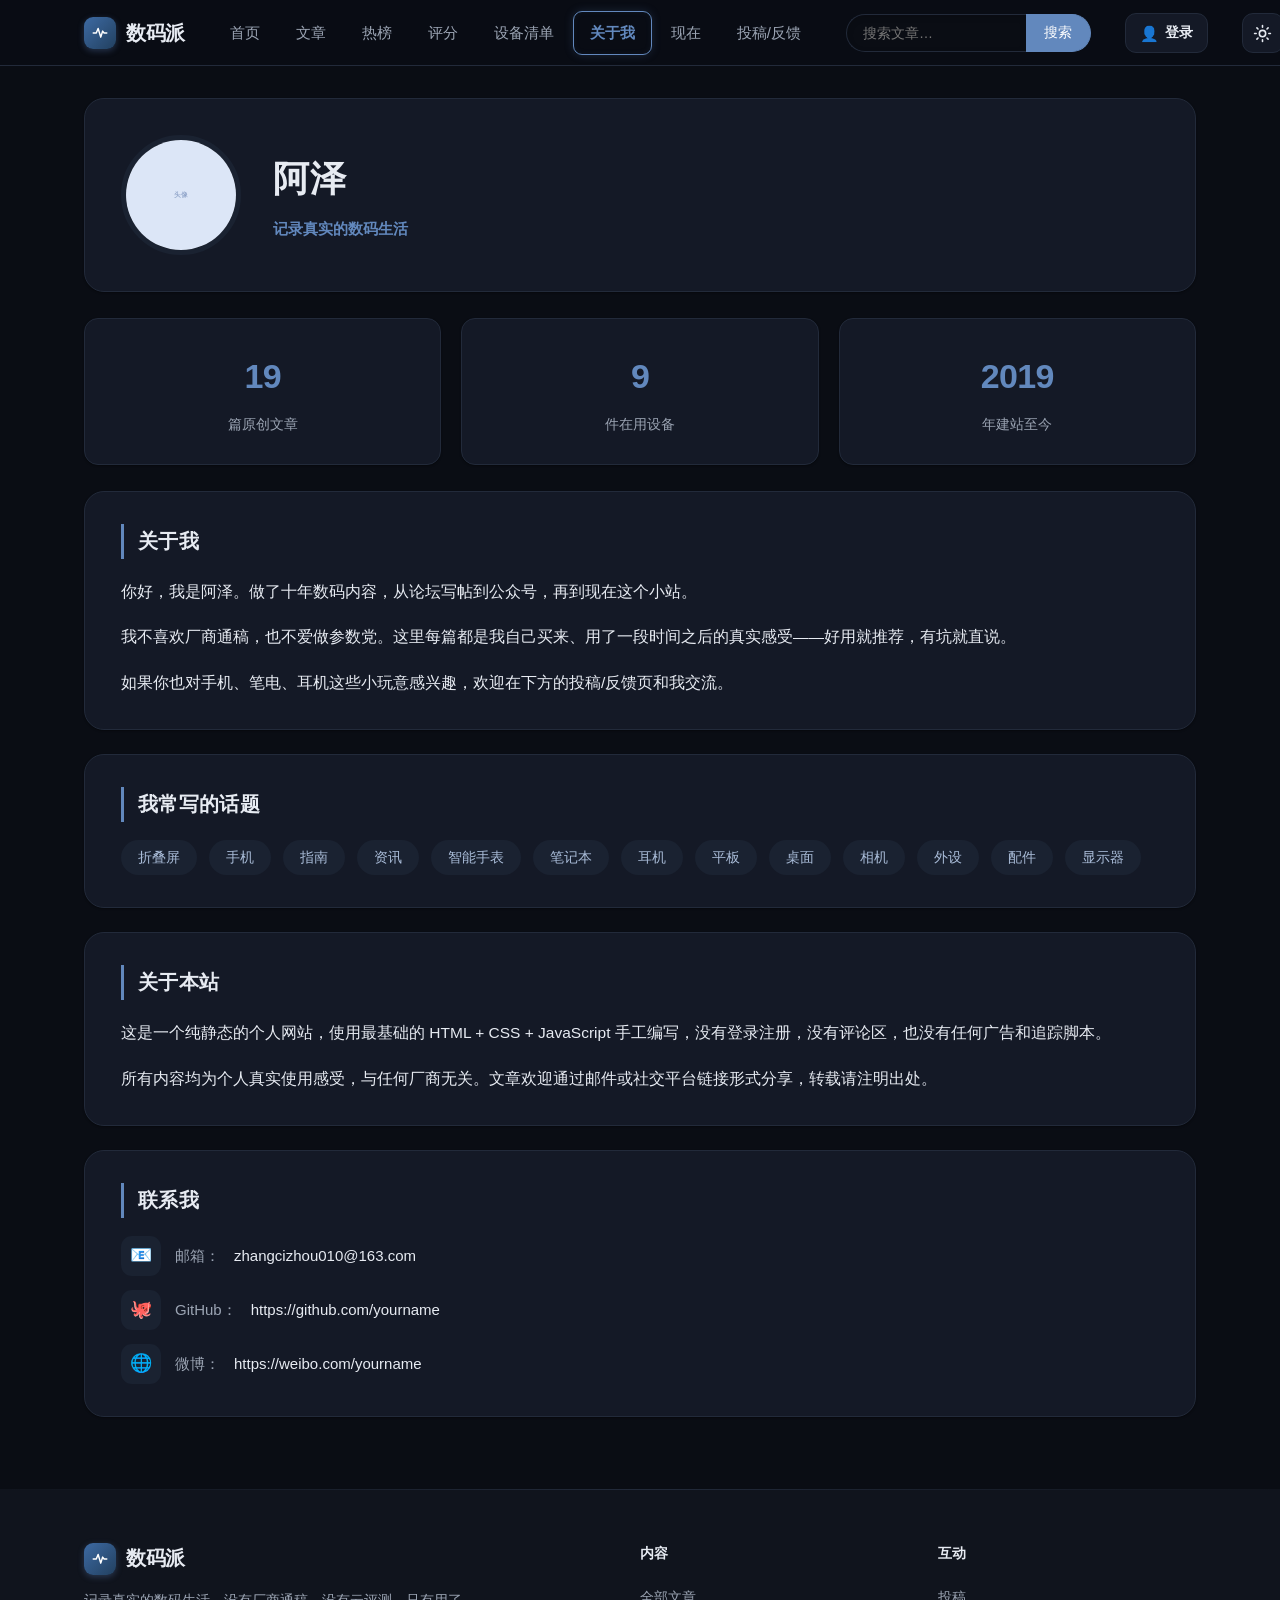
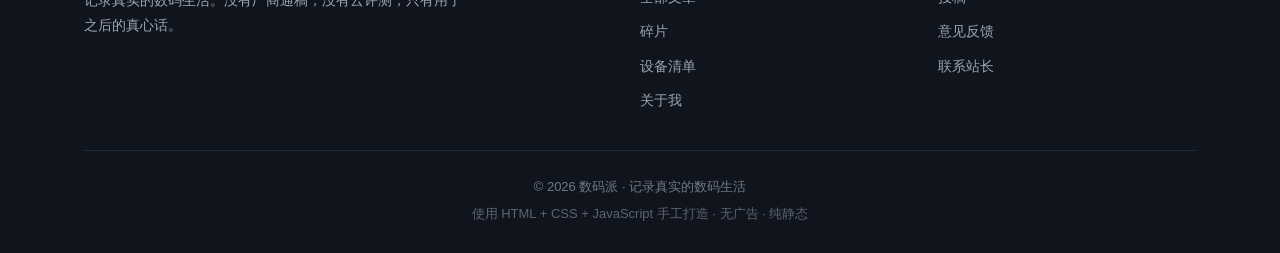
==== commit 27e7c66e: "Upload about.html" ====
--- a/about.html
+++ b/about.html
@@ -28,7 +28,7 @@
       document.documentElement.setAttribute('data-theme', theme);
     })();
   </script>
-  <link rel="stylesheet" href="css/style.css?v=20260919b">
+  <link rel="stylesheet" href="css/style.css?v=20260926e">
 
   <!-- Google Analytics 访问统计：免费，可看实时在线、城市、设备、来源（衡量ID：G-126PKG1057） -->
   <script async src="https://www.googletagmanager.com/gtag/js?id=G-126PKG1057"></script>
@@ -61,6 +61,7 @@
         <a class="nav-link" href="rate.html">评分</a>
         <a class="nav-link" href="devices.html">设备清单</a>
         <a class="nav-link active" href="about.html">关于我</a>
+        <a class="nav-link" href="now.html">现在</a>
         <a class="nav-link" href="submit.html">投稿/反馈</a>
       </nav>
 
@@ -139,6 +140,7 @@
         <div class="footer-col">
           <h4>内容</h4>
           <a href="articles.html">全部文章</a>
+          <a href="bits.html">碎片</a>
           <a href="devices.html">设备清单</a>
           <a href="about.html">关于我</a>
         </div>
@@ -157,7 +159,7 @@
   </footer>
 
   <script src="js/data.js"></script>
-  <script src="js/common.js?v=20260919b"></script>
+  <script src="js/common.js?v=20260926e"></script>
   <script>
     /* 关于我页面的小脚本：把 data.js 中的个人信息填进页面 */
     document.addEventListener('DOMContentLoaded', function () {
--- a/css/style.css
+++ b/css/style.css
@@ -76,6 +76,34 @@
 .container { max-width: var(--max-w); margin: 0 auto; padding: 0 24px; }
 .muted { color: var(--text-2); }
 
+/* 视觉隐藏但屏幕阅读器可读：用于首页唯一 h1 等 SEO / 无障碍节点
+   （不能用 display:none，那样读屏软件也会跳过） */
+.visually-hidden {
+  position: absolute; width: 1px; height: 1px;
+  padding: 0; margin: -1px; overflow: hidden;
+  clip: rect(0, 0, 0, 0); clip-path: inset(50%);
+  white-space: nowrap; border: 0;
+}
+
+/* 跳到主要内容：键盘 Tab 第一站，平时藏在视口外，聚焦时滑下 */
+.skip-link {
+  position: absolute; top: -48px; left: 16px; z-index: 400;
+  padding: 10px 18px; border-radius: 0 0 10px 10px;
+  background: var(--c-primary-strong); color: #fff;
+  font-size: 14px; font-weight: 600;
+  transition: top 0.2s ease;
+}
+.skip-link:focus { top: 0; outline: 2px solid #fff; outline-offset: 2px; }
+
+/* JS 被禁用时 noscript 内的提示条 */
+.noscript-tip {
+  margin: 24px 0; padding: 16px 18px;
+  background: var(--c-soft); border: 1px solid var(--border);
+  border-left: 3px solid var(--c-primary-strong);
+  border-radius: var(--radius-sm);
+  color: var(--text-2); font-size: 14px; line-height: 1.7;
+}
+
 /* 页面标题区 */
 .page-head { padding: 44px 0 28px; }
 /* 页面大标题：统一使用 clamp 弹性字号 + 0.5px 正字距，更接近印刷排版的从容感 */
@@ -166,6 +194,8 @@
   box-shadow: 0 0 12px rgba(88, 124, 178, 0.35);
 }
 .nav-toggle { display: none; }
+/* 导航圆形按钮里的内联 SVG 统一尺寸，颜色由 currentColor 跟随文字/主题 */
+.icon-btn svg { width: 19px; height: 19px; display: block; }
 
 /* ======================== 4. 通用组件 ========================= */
 .btn {
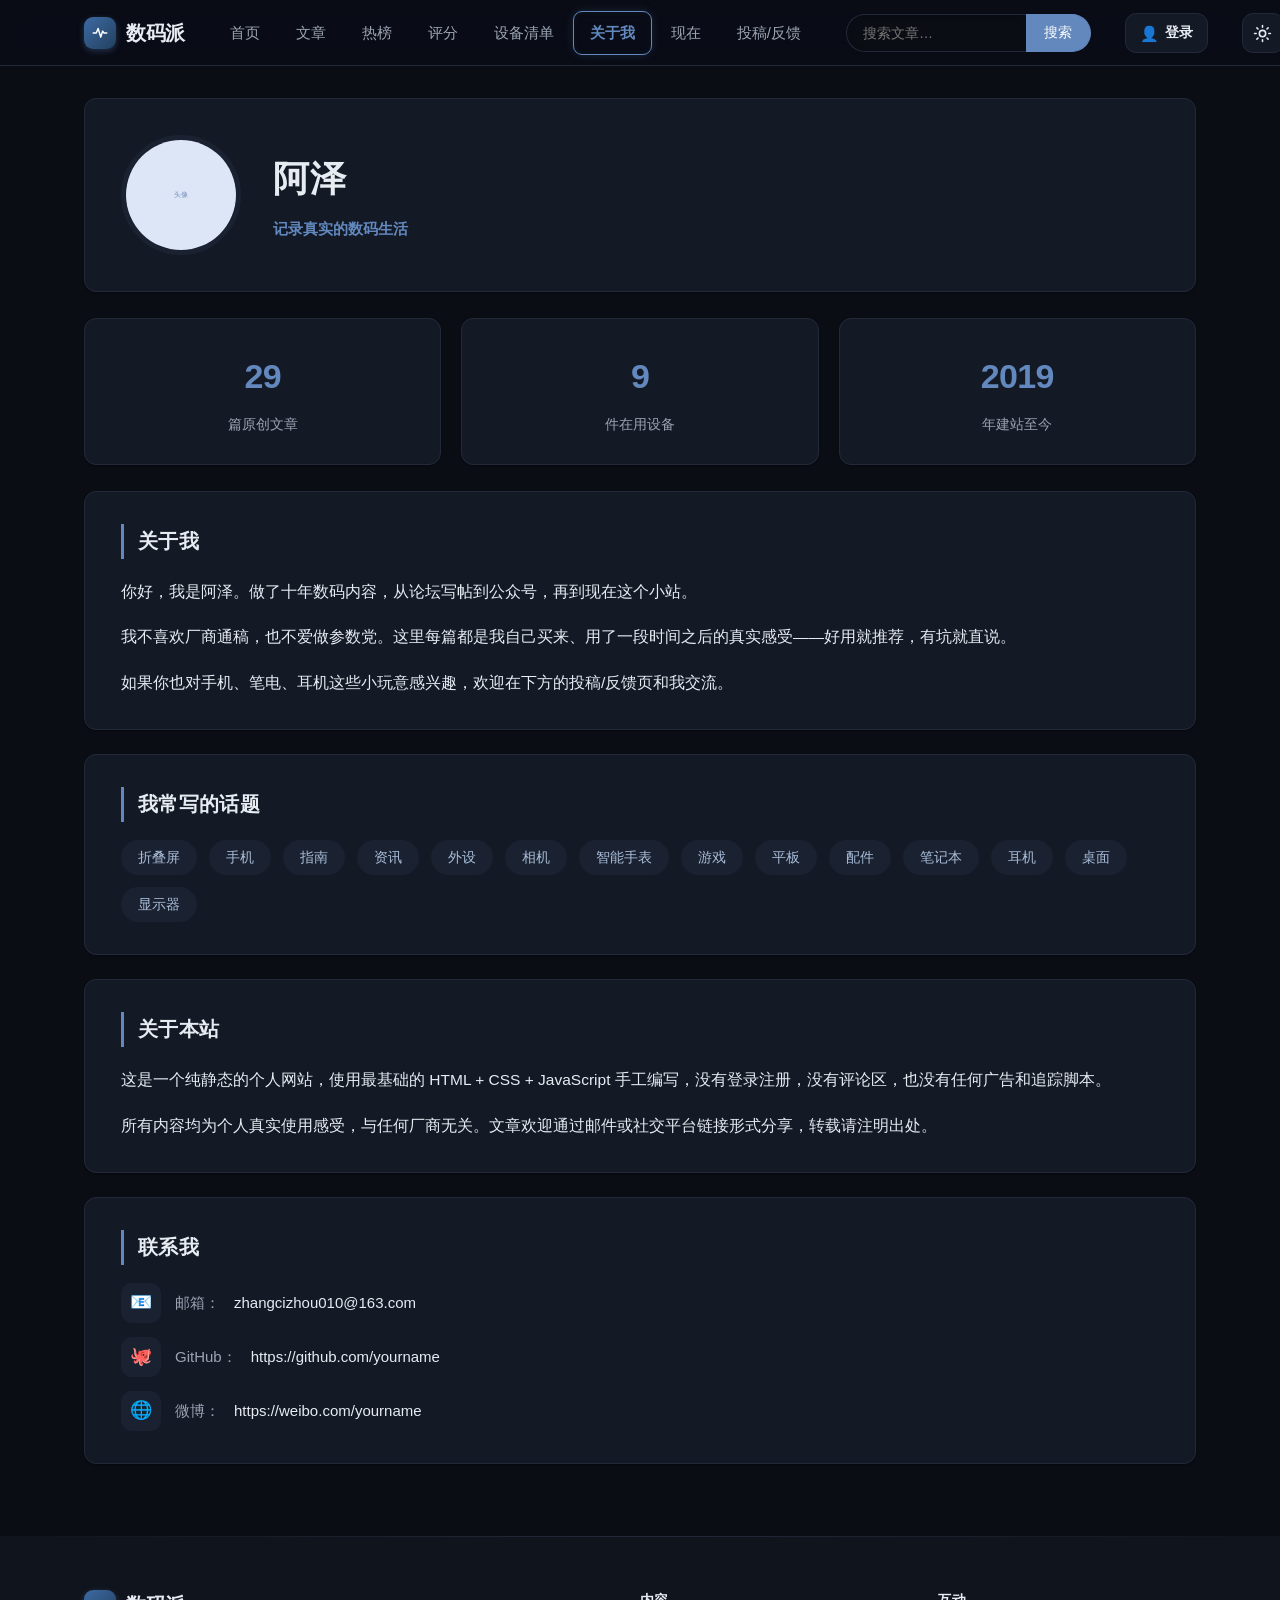
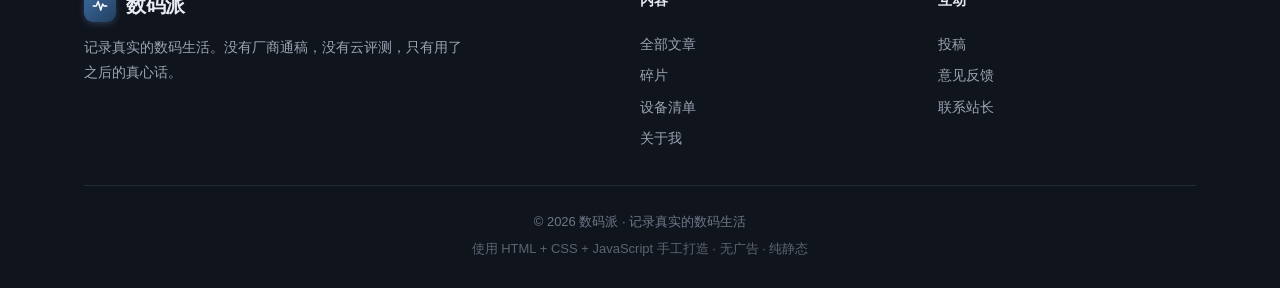
==== commit 5d2f2c17: "Update about.html" ====
--- a/about.html
+++ b/about.html
@@ -28,7 +28,7 @@
       document.documentElement.setAttribute('data-theme', theme);
     })();
   </script>
-  <link rel="stylesheet" href="css/style.css?v=20260926e">
+  <link rel="stylesheet" href="css/style.css?v=20261017a">
 
   <!-- Google Analytics 访问统计：免费，可看实时在线、城市、设备、来源（衡量ID：G-126PKG1057） -->
   <script async src="https://www.googletagmanager.com/gtag/js?id=G-126PKG1057"></script>
--- a/css/style.css
+++ b/css/style.css
@@ -12,7 +12,7 @@
   --c-soft: #edf1f6;
   --c-soft-text: #274c73;
 
-  --bg: #f5f6f8;          /* 略带冷调的浅灰背景，比纯白更有质感 */
+  --bg: #eceff3;          /* 冷调浅灰再压深一点：让白色卡片从背景里"浮"出来，不再糊成一片 */
   --bg-elevated: #ffffff;
   --card: #ffffff;
   --text: #111827;        /* 正文近黑，阅读对比度更高 */
@@ -20,13 +20,17 @@
   --text-3: #9ca3af;      /* 更浅的辅助文字 */
   --border: #e5e7eb;
   --border-strong: #d1d5db;
-  --header-bg: rgba(255, 255, 255, 0.85);
+  --header-bg: rgba(245, 246, 248, 0.72);
+  --header-bg-scrolled: rgba(255, 255, 255, 0.92);
   --shadow-sm: 0 1px 2px rgba(17, 24, 39, 0.04), 0 1px 3px rgba(17, 24, 39, 0.04);
   --shadow: 0 1px 3px rgba(17, 24, 39, 0.06), 0 4px 12px rgba(17, 24, 39, 0.04);
   --shadow-hover: 0 8px 24px rgba(17, 24, 39, 0.10);
-  --radius: 14px;
-  --radius-sm: 10px;
-  --radius-lg: 20px;
+  /* 圆角收敛：全站不超过 12px（胶囊 999px 除外），减少"圆滚滚"的玩具感 */
+  --radius: 12px;
+  --radius-sm: 8px;
+  --radius-lg: 12px;
+  /* 全站统一缓动：ease-out-expo，动效起步快、收尾柔，比各处零散 ease 更整齐 */
+  --ease: cubic-bezier(0.22, 1, 0.36, 1);
   --header-height: 66px;
   --max-w: 1160px;
   --font-sans: -apple-system, BlinkMacSystemFont, "Segoe UI", "PingFang SC",
@@ -47,7 +51,8 @@
   --text-3: #6f7787;
   --border: #222a3a;
   --border-strong: #2e3850;
-  --header-bg: rgba(10, 13, 20, 0.85);
+  --header-bg: rgba(10, 13, 20, 0.6);
+  --header-bg-scrolled: rgba(10, 13, 20, 0.92);
   --shadow-sm: 0 1px 2px rgba(0, 0, 0, 0.35);
   --shadow: 0 2px 6px rgba(0, 0, 0, 0.3), 0 8px 20px rgba(0, 0, 0, 0.18);
   --shadow-hover: 0 14px 34px rgba(0, 0, 0, 0.5);
@@ -106,8 +111,8 @@
 
 /* 页面标题区 */
 .page-head { padding: 44px 0 28px; }
-/* 页面大标题：统一使用 clamp 弹性字号 + 0.5px 正字距，更接近印刷排版的从容感 */
-.page-head h1 { font-size: clamp(26px, 4vw, 36px); font-weight: 700; letter-spacing: 0.5px; color: var(--text); }
+/* 页面大标题用衬线：中文衬线（宋体系）是个人博客最直接的"高级感开关"；clamp 弹性字号 + 0.5px 正字距 */
+.page-head h1 { font-family: var(--font-serif); font-size: clamp(26px, 4vw, 36px); font-weight: 600; letter-spacing: 0.5px; color: var(--text); }
 .page-head p { color: var(--text-2); margin-top: 10px; font-size: 16px; }
 
 /* ======================== 3. 顶部导航栏 ========================= */
@@ -118,6 +123,15 @@
   backdrop-filter: saturate(180%) blur(16px);
   -webkit-backdrop-filter: saturate(180%) blur(16px);
   border-bottom: 1px solid var(--border);
+  transition: background-color 0.3s ease, box-shadow 0.3s ease;
+}
+/* 滚动后加深底色 + 投影：页面顶部时导航通透融入背景，滚动后压底更实、层次更稳 */
+.site-header.scrolled {
+  background: var(--header-bg-scrolled);
+  box-shadow: 0 4px 20px rgba(0, 0, 0, 0.12);
+}
+html[data-theme="dark"] .site-header.scrolled {
+  box-shadow: 0 4px 20px rgba(0, 0, 0, 0.45);
 }
 .nav-bar {
   position: relative;
@@ -229,7 +243,8 @@
   margin-bottom: 24px;
 }
 .section-head h2 {
-  font-size: 22px; font-weight: 600; letter-spacing: 0.3px;
+  font-family: var(--font-serif);
+  font-size: 23px; font-weight: 600; letter-spacing: 0.3px;
   padding-left: 12px; border-left: 2px solid var(--c-primary-strong);
   line-height: 1.2;
 }
@@ -252,7 +267,7 @@
   border-radius: var(--radius); overflow: hidden; /* 圆角与卡片统一 14px */
   box-shadow: var(--shadow); background: var(--card);
 }
-.carousel-track { display: flex; transition: transform 0.6s cubic-bezier(0.4, 0, 0.2, 1); }
+.carousel-track { display: flex; transition: transform 0.6s var(--ease); }
 .carousel-slide { position: relative; min-width: 100%; height: 460px; }
 .carousel-slide img {
   position: absolute; inset: 0; width: 100%; height: 100%; object-fit: cover;
@@ -324,7 +339,7 @@
   /* 双层阴影：贴地细影压住轮廓 + 大范围柔影撑起悬浮感 */
   box-shadow: 0 1px 2px rgba(0, 0, 0, 0.04), 0 8px 24px rgba(0, 0, 0, 0.06);
   cursor: pointer;
-  transition: all 0.25s cubic-bezier(0.2, 0.8, 0.2, 1);
+  transition: all 0.25s var(--ease);
 }
 .article-card:hover {
   transform: translateY(-4px);
@@ -442,7 +457,7 @@
 .breadcrumb { padding: 36px 0 0; font-size: 14px; color: var(--text-2); }
 .breadcrumb a:hover { color: var(--c-primary-strong); }
 .article-header { padding: 20px 0 24px; }
-.article-header h1 { font-size: clamp(26px, 4vw, 36px); font-weight: 800; line-height: 1.35; margin: 14px 0 18px; letter-spacing: 0.5px; }
+.article-header h1 { font-family: var(--font-serif); font-size: clamp(26px, 4vw, 36px); font-weight: 600; line-height: 1.35; margin: 14px 0 18px; letter-spacing: 0.5px; }
 .article-meta {
   display: flex; flex-wrap: wrap; align-items: center; gap: 18px;
   font-size: 14px; color: var(--text-2);
@@ -451,30 +466,40 @@
 .article-meta .meta-tags .tag { margin-right: 0; }
 .article-hero {
   width: 100%; aspect-ratio: 21 / 9; object-fit: cover;
-  border-radius: 16px; margin-bottom: 32px; box-shadow: var(--shadow);
+  border-radius: var(--radius); margin-bottom: 32px; box-shadow: var(--shadow);
   background: var(--bg);
 }
-.article-content { font-size: 17px; line-height: 1.75; color: var(--text); }
+/* 正文限宽 720px 居中：长文阅读时视线不用来回扫整屏，是阅读质感的关键 */
+.article-content { font-size: 17px; line-height: 1.75; color: var(--text); max-width: 720px; margin: 0 auto; }
+/* 小节标题：衬线 + § 小节符，替代原来的色块竖条，更像出版物 */
 .article-content h2 {
-  font-size: 23px; font-weight: 700; margin: 40px 0 16px;
-  padding-left: 14px; border-left: 3px solid var(--c-primary-strong);
-  letter-spacing: -0.01em;
-}
-.article-content p { margin: 0 0 20px; color: var(--text); }
-.article-content ul { margin: 0 0 20px; padding-left: 4px; }
-.article-content li { position: relative; padding-left: 22px; margin-bottom: 10px; }
+  font-family: var(--font-serif);
+  font-size: 24px; font-weight: 600; margin: 2.6em 0 0.9em;
+  letter-spacing: 0.01em;
+}
+.article-content h2::before {
+  content: "§"; color: var(--c-primary-strong);
+  margin-right: 10px; font-size: 0.8em; opacity: 0.55;
+}
+.article-content p { margin: 0 0 1.6em; color: var(--text); }
+.article-content ul { margin: 0 0 1.6em; padding-left: 4px; }
+.article-content li { position: relative; padding-left: 1.4em; margin-bottom: 0.6em; }
+/* 列表记号从圆点改为破折号：更克制的出版物风格 */
 .article-content li::before {
-  content: ""; position: absolute; left: 3px; top: 0.85em;
-  width: 6px; height: 6px; border-radius: 50%; background: var(--c-primary-strong);
-}
+  content: "—"; position: absolute; left: 0; top: 0;
+  color: var(--text-3);
+}
+/* 引用：去底色块，改 2px 细边 + 衬线，靠字体和留白区隔正文 */
 .article-content blockquote {
-  margin: 0 0 20px; padding: 16px 20px;
-  border-left: 3px solid var(--c-primary-strong); border-radius: 0 12px 12px 0;
-  background: var(--c-soft); color: var(--text); font-size: 16px;
-}
-.article-content figure { margin: 28px 0; }
-.article-content img { width: 100%; border-radius: 14px; box-shadow: var(--shadow); background: var(--bg); }
-.article-content figcaption { margin-top: 10px; text-align: center; font-size: 13.5px; color: var(--text-2); }
+  margin: 2em 0; padding: 0 0 0 20px;
+  border-left: 2px solid var(--c-primary-strong);
+  color: var(--text-2); font-family: var(--font-serif);
+  font-size: 18.5px; line-height: 1.7;
+}
+.article-content figure { margin: 2.5em 0; }
+.article-content img { width: 100%; border-radius: var(--radius); background: var(--bg); }
+/* 图注左对齐 + 更浅的灰：居中图注在窄栏里显得刻意 */
+.article-content figcaption { margin-top: 10px; text-align: left; font-size: 13.5px; color: var(--text-3); }
 
 .article-nav {
   display: flex; justify-content: space-between; gap: 16px;
@@ -488,8 +513,9 @@
 
 .related { margin-top: 68px; } /* 区块间距整体 +8px */
 .related h2 {
-  font-size: 22px; font-weight: 650; margin-bottom: 22px;
-  padding-left: 14px; border-left: 3px solid var(--c-primary-strong); letter-spacing: 0.3px;
+  font-family: var(--font-serif);
+  font-size: 22px; font-weight: 600; margin-bottom: 22px;
+  padding-left: 12px; border-left: 2px solid var(--c-primary-strong); letter-spacing: 0.3px;
 }
 
 /* ======================== 9. 设备清单页 ========================= */
@@ -1204,10 +1230,16 @@
 html.js .reveal-in { transition: opacity 0.5s ease, transform 0.5s ease; }
 html.js .reveal-in:not(.is-visible) { opacity: 0; transform: translateY(10px); }
 
-/* 用户偏好减少动效：跳过位移动画，内容直接完整可见 */
+/* 用户偏好减少动效（系统级无障碍设置）：全站动画/过渡近乎瞬时完成，内容始终完整可见 */
 @media (prefers-reduced-motion: reduce) {
   html.js .reveal-in { transition: none; }
   html.js .reveal-in:not(.is-visible) { opacity: 1; transform: none; }
+  *, *::before, *::after {
+    transition-duration: 0.01ms !important;
+    animation-duration: 0.01ms !important;
+    animation-iteration-count: 1 !important;
+    scroll-behavior: auto !important;
+  }
 }
 
 /* ==========================================================================
@@ -1280,7 +1312,7 @@
   overflow-y: auto;
   padding: 28px 26px 26px;
   background: var(--bg-elevated);
-  border: 1px solid var(--border); border-radius: 14px;
+  border: 1px solid var(--border); border-radius: var(--radius);
   box-shadow: var(--shadow-hover);
   animation: authFadeIn 0.2s ease;
 }
@@ -1351,3 +1383,225 @@
   .auth-dialog { width: calc(100vw - 32px); padding: 22px 18px 20px; }
   .user-menu { min-width: 180px; }
 }
+
+/* ==========================================================================
+   17. 质感细节（排版 / 微交互 / 状态）
+   ========================================================================== */
+
+/* 17.1 数字等宽：日期、统计、榜单分数对齐后整齐度肉眼可见 */
+.card-meta, .card-date, .article-meta, .post-meta,
+.rk-val, .rk-remain, .hot-heat, .stat-card .num {
+  font-variant-numeric: tabular-nums;
+  font-feature-settings: "tnum" 1;
+}
+
+/* 17.2 中文断行规则：禁止在标点符号前断行，长单词才允许折断 */
+.article-content p, .article-content li {
+  line-break: strict;
+  word-break: normal;
+  overflow-wrap: break-word;
+}
+
+/* 17.3 图片加载淡入：仅 JS 可用时启用（无 JS 时图片直接可见），避免突兀闪现 */
+html.js img { opacity: 0; transition: opacity 0.5s var(--ease); }
+html.js img.is-loaded { opacity: 1; }
+
+/* 17.4 列表骨架屏：渲染脚本执行前的占位，消除空白闪烁 */
+.skeleton {
+  background: linear-gradient(90deg,
+    var(--c-soft) 25%,
+    var(--bg-elevated) 50%,
+    var(--c-soft) 75%);
+  background-size: 200% 100%;
+  animation: shimmer 1.4s ease-in-out infinite;
+  border-radius: var(--radius-sm);
+}
+@keyframes shimmer {
+  0%   { background-position: 200% 0; }
+  100% { background-position: -200% 0; }
+}
+.skeleton-card { border: 1px solid var(--border); border-radius: var(--radius); overflow: hidden; background: var(--card); }
+.skeleton-card .sk-img { aspect-ratio: 16 / 9; }
+.skeleton-card .sk-body { padding: 18px 20px; }
+.skeleton-line { height: 13px; margin-bottom: 10px; }
+.skeleton-line.short { width: 42%; }
+
+/* 17.5 链接下划线从左展开：页脚 / 查看全部 / 面包屑 */
+.footer-col a, .section-head .more-link, .breadcrumb a {
+  background-image: linear-gradient(var(--c-primary-strong), var(--c-primary-strong));
+  background-size: 0% 1px;
+  background-position: 0 100%;
+  background-repeat: no-repeat;
+  transition: background-size 0.25s var(--ease), color 0.15s;
+  padding-bottom: 2px;
+}
+.footer-col a:hover, .section-head .more-link:hover, .breadcrumb a:hover {
+  background-size: 100% 1px;
+}
+
+/* 17.6 按钮按下的回弹反馈 */
+.btn:active { transform: scale(0.97); transition-duration: 60ms; }
+
+/* 17.7 卡片 hover 高光扫过（深色下用极淡白光，避免脏） */
+.article-card { position: relative; }
+.article-card::after {
+  content: ""; position: absolute; inset: 0; z-index: 2;
+  background: linear-gradient(105deg, transparent 40%, rgba(255,255,255,0.45) 50%, transparent 60%);
+  transform: translateX(-100%);
+  pointer-events: none;
+  transition: transform 0s;
+}
+.article-card:hover::after { transform: translateX(100%); transition: transform 0.5s var(--ease); }
+html[data-theme="dark"] .article-card::after {
+  background: linear-gradient(105deg, transparent 40%, rgba(255,255,255,0.05) 50%, transparent 60%);
+}
+
+/* 17.8 文章页：阅读进度条 + 右侧目录（宽屏才显示目录） */
+.reading-progress {
+  position: fixed; top: 0; left: 0; z-index: 200;
+  height: 2px; width: 0;
+  background: var(--c-primary-strong);
+}
+.article-wrap { position: relative; }
+/* 目录轨道：absolute 撑满整栏高，挂在正文右侧空白；sticky 放在内层 nav 上，
+   不用 float + sticky（Chrome 对浮动元素的 sticky 支持有坑） */
+.toc-rail { position: absolute; top: 0; bottom: 0; right: -222px; width: 190px; }
+.toc {
+  position: sticky; top: calc(var(--header-height) + 16px);
+  padding: 12px 0;
+  border-left: 1px solid var(--border);
+  font-size: 13px;
+}
+.toc a {
+  display: block; padding: 6px 14px;
+  color: var(--text-3);
+  border-left: 2px solid transparent; margin-left: -1px;
+  transition: color 0.15s var(--ease), border-color 0.15s var(--ease);
+}
+.toc a:hover { color: var(--text); }
+.toc a.active { color: var(--c-primary-strong); border-left-color: var(--c-primary-strong); }
+@media (max-width: 1240px) { .toc-rail { display: none; } }
+/* 目录跳转/锚点定位时给吸顶导航让位 */
+.article-content h2 { scroll-margin-top: 90px; }
+
+/* 17.9 返回顶部：滚动超过一屏后浮现 */
+.to-top {
+  position: fixed; right: 28px; bottom: 28px; z-index: 90;
+  width: 40px; height: 40px; border-radius: var(--radius);
+  background: var(--bg-elevated); border: 1px solid var(--border);
+  color: var(--text-2); font-size: 17px;
+  display: flex; align-items: center; justify-content: center;
+  opacity: 0; pointer-events: none; transform: translateY(8px);
+  transition: all 0.25s var(--ease);
+}
+.to-top.show { opacity: 1; pointer-events: auto; transform: none; }
+.to-top:hover { color: var(--c-primary-strong); border-color: var(--c-primary-strong); }
+
+/* 17.10 正文里的代码块 / 行内代码 / 表格 / 引用来源 */
+.article-content code {
+  font-family: "SF Mono", "JetBrains Mono", Consolas, monospace;
+  font-size: 0.88em; padding: 2px 6px;
+  background: var(--c-soft); border-radius: 6px;
+  color: var(--c-primary-strong);
+}
+.article-content pre {
+  margin: 2em 0; padding: 18px 20px;
+  background: #14161c; color: #e8eaf0;
+  border-radius: var(--radius); overflow-x: auto;
+  font-size: 13.5px; line-height: 1.7; tab-size: 2;
+}
+.article-content pre code { padding: 0; background: none; color: inherit; font-size: inherit; }
+.article-content blockquote cite {
+  display: block; margin-top: 10px;
+  font-size: 13.5px; color: var(--text-3);
+  font-style: normal; font-family: var(--font-sans);
+}
+.article-content table {
+  width: 100%; margin: 2em 0; border-collapse: collapse; font-size: 14.5px;
+}
+.article-content th {
+  text-align: left; padding: 10px 14px;
+  border-bottom: 2px solid var(--border-strong);
+  font-weight: 600; color: var(--text);
+}
+.article-content td {
+  padding: 10px 14px; border-bottom: 1px solid var(--border); color: var(--text-2);
+}
+.article-content tr:last-child td { border-bottom: none; }
+
+/* ==========================================================================
+   18. 「现在」页（now.html）
+   ========================================================================== */
+.now-page { max-width: 720px; margin: 0 auto; padding: 60px 0; }
+.now-eyebrow {
+  font-size: 12px; font-weight: 600; letter-spacing: 0.2em;
+  color: var(--c-primary-strong); margin-bottom: 14px;
+}
+.now-title {
+  font-family: var(--font-serif);
+  font-size: clamp(30px, 5vw, 42px); font-weight: 600;
+}
+.now-meta {
+  margin-top: 14px; font-size: 13.5px; color: var(--text-3);
+  font-variant-numeric: tabular-nums;
+}
+.now-intro { margin-top: 22px; font-size: 17px; line-height: 1.75; color: var(--text-2); }
+.now-section { margin-top: 44px; }
+.now-section h2 {
+  font-family: var(--font-serif);
+  font-size: 20px; font-weight: 600;
+  margin-bottom: 6px; padding-bottom: 10px;
+  border-bottom: 1px solid var(--border);
+}
+.now-section ul { list-style: none; padding: 0; }
+.now-item {
+  display: flex; justify-content: space-between; align-items: baseline;
+  gap: 16px; padding: 12px 0;
+}
+.now-item + .now-item { border-top: 1px dashed var(--border); }
+.now-item-text { font-size: 15.5px; color: var(--text); }
+a.now-item-text:hover { color: var(--c-primary-strong); }
+.now-item-note { font-size: 13px; color: var(--text-3); text-align: right; flex-shrink: 0; max-width: 55%; }
+@media (max-width: 640px) {
+  .now-item { flex-direction: column; gap: 3px; }
+  .now-item-note { text-align: left; max-width: none; }
+}
+
+/* ==========================================================================
+   19. 「碎片」页（bits.html）：左侧时间轴 + 圆点
+   ========================================================================== */
+.bits-stream { max-width: 720px; margin: 0 auto; list-style: none; padding: 0 0 40px; }
+.bit-item {
+  display: grid; grid-template-columns: 100px 1fr; gap: 20px;
+  padding: 22px 0 22px 24px;
+  border-bottom: 1px solid var(--border);
+  position: relative;
+}
+/* 左侧竖线 + 圆点，悬停时圆点变主题色 */
+.bit-item::before {
+  content: ""; position: absolute;
+  left: 104px; top: 0; bottom: 0;
+  width: 1px; background: var(--border);
+}
+.bit-item::after {
+  content: ""; position: absolute;
+  left: 100px; top: 30px;
+  width: 9px; height: 9px; border-radius: 50%;
+  background: var(--bg); border: 2px solid var(--border-strong);
+  transition: border-color 0.15s var(--ease);
+}
+.bit-item:hover::after { border-color: var(--c-primary-strong); }
+.bit-time {
+  display: flex; flex-direction: column; gap: 2px;
+  font-size: 12.5px; color: var(--text-3);
+  padding-top: 3px; padding-right: 16px; /* 给时间轴竖线/圆点让位，避免压住日期 */
+  text-align: right;
+  font-variant-numeric: tabular-nums;
+}
+.bit-body p { font-size: 15.5px; line-height: 1.75; color: var(--text); }
+.bit-image { margin-top: 14px; border-radius: var(--radius); max-width: 100%; }
+@media (max-width: 640px) {
+  .bit-item { grid-template-columns: 1fr; gap: 6px; padding-left: 0; }
+  .bit-item::before, .bit-item::after { display: none; }
+  .bit-time { flex-direction: row; gap: 12px; text-align: left; }
+}
